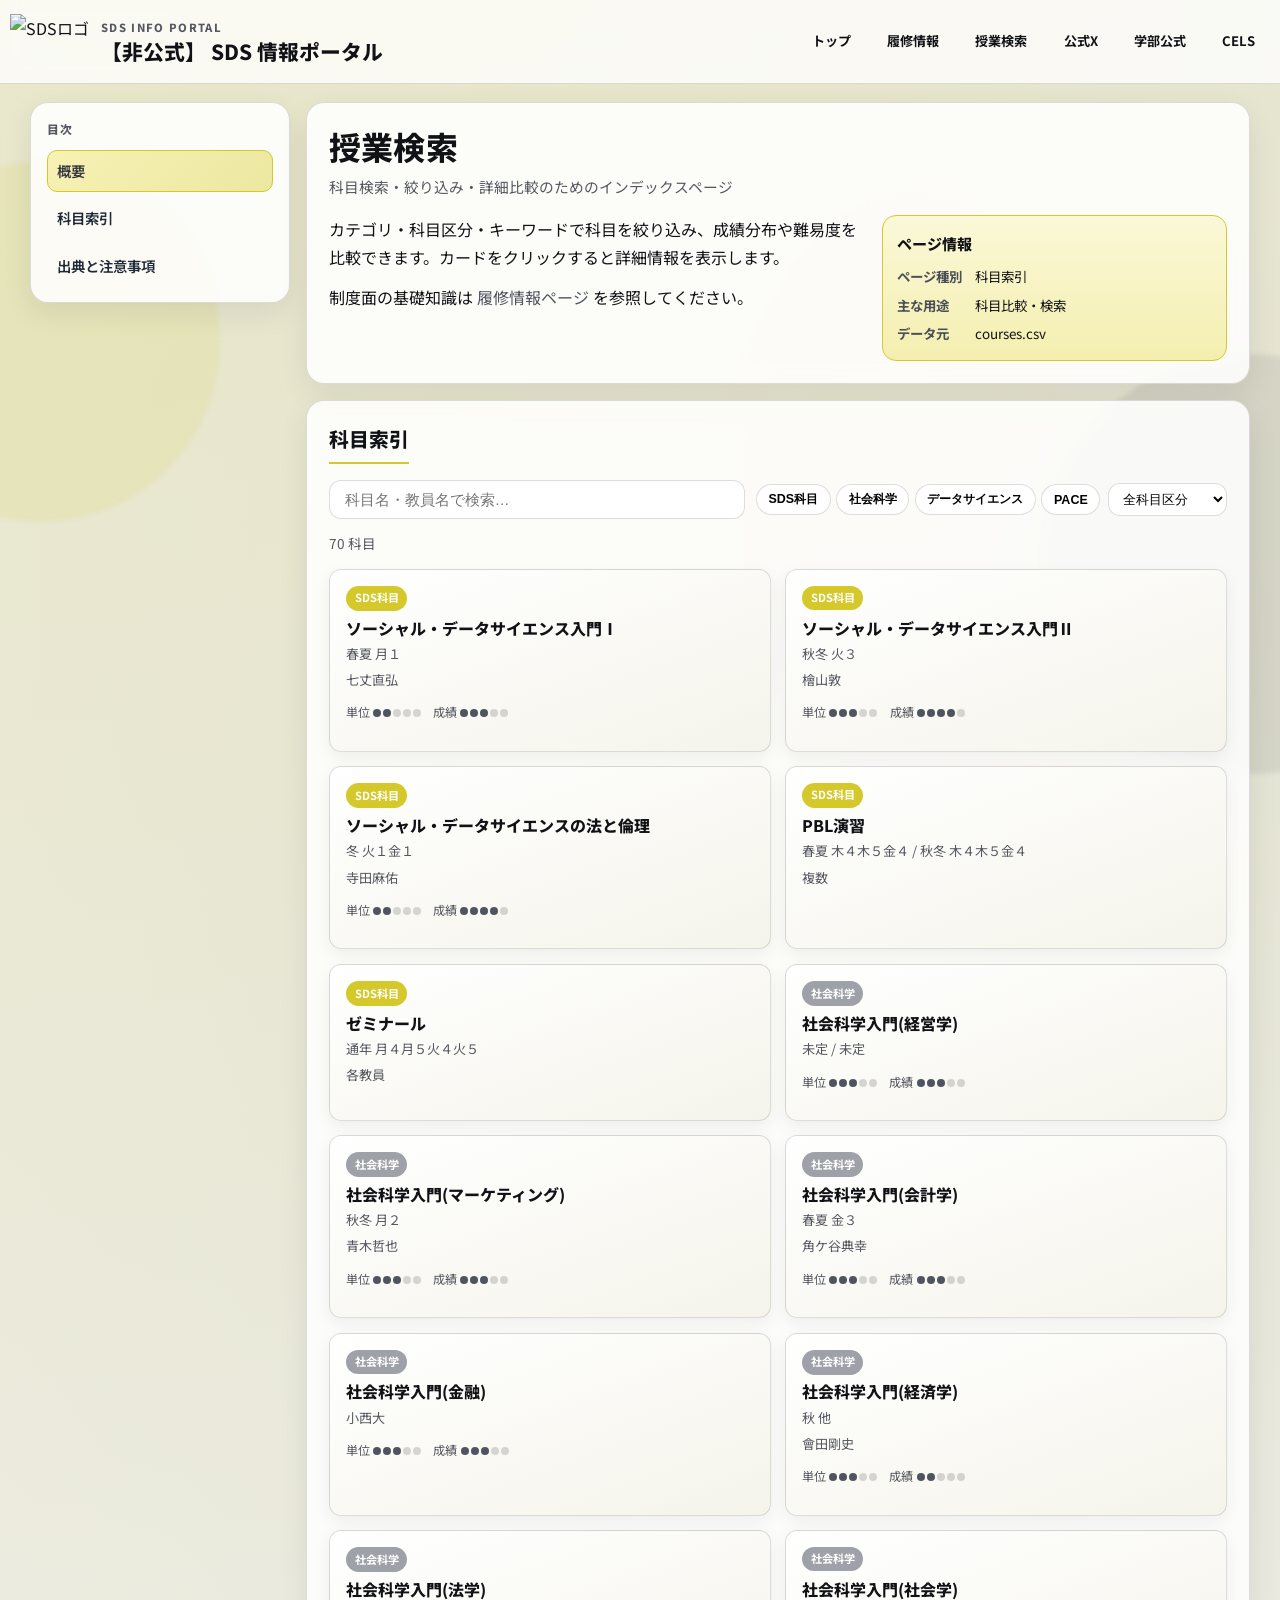
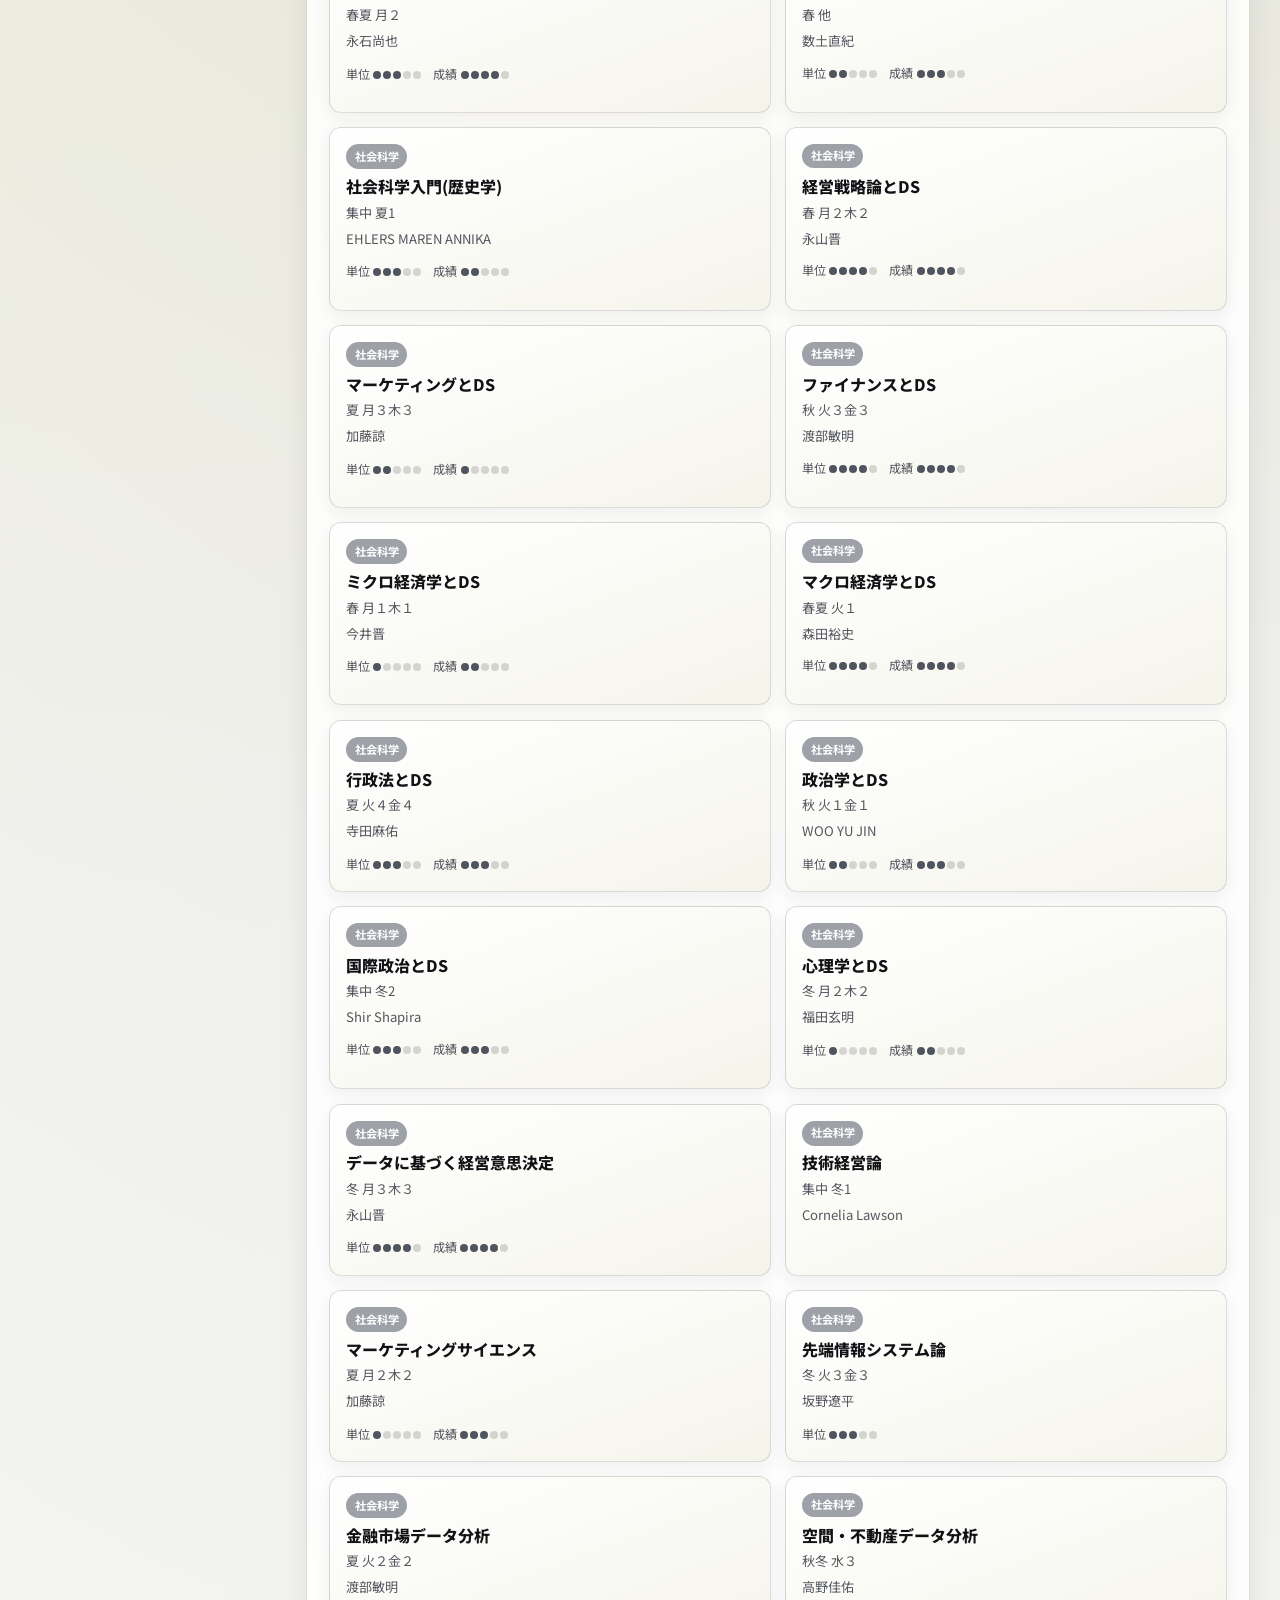
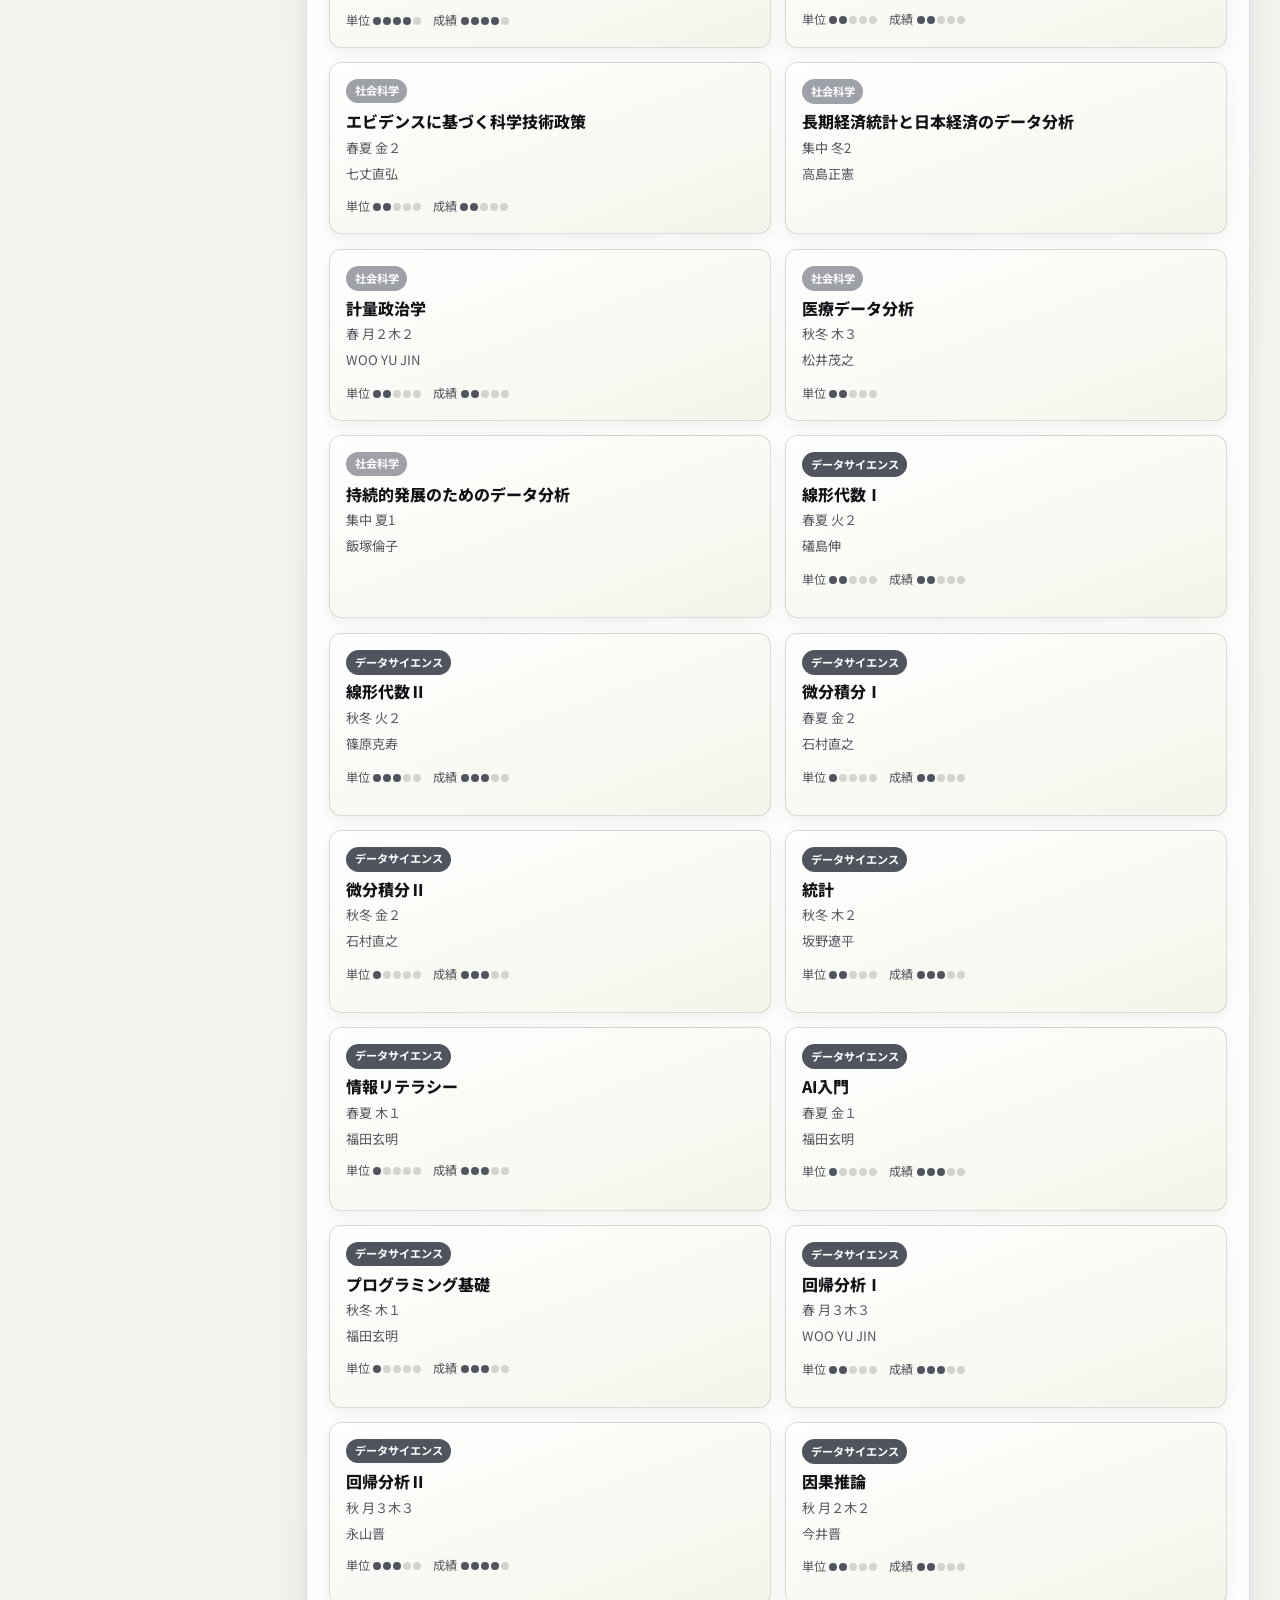
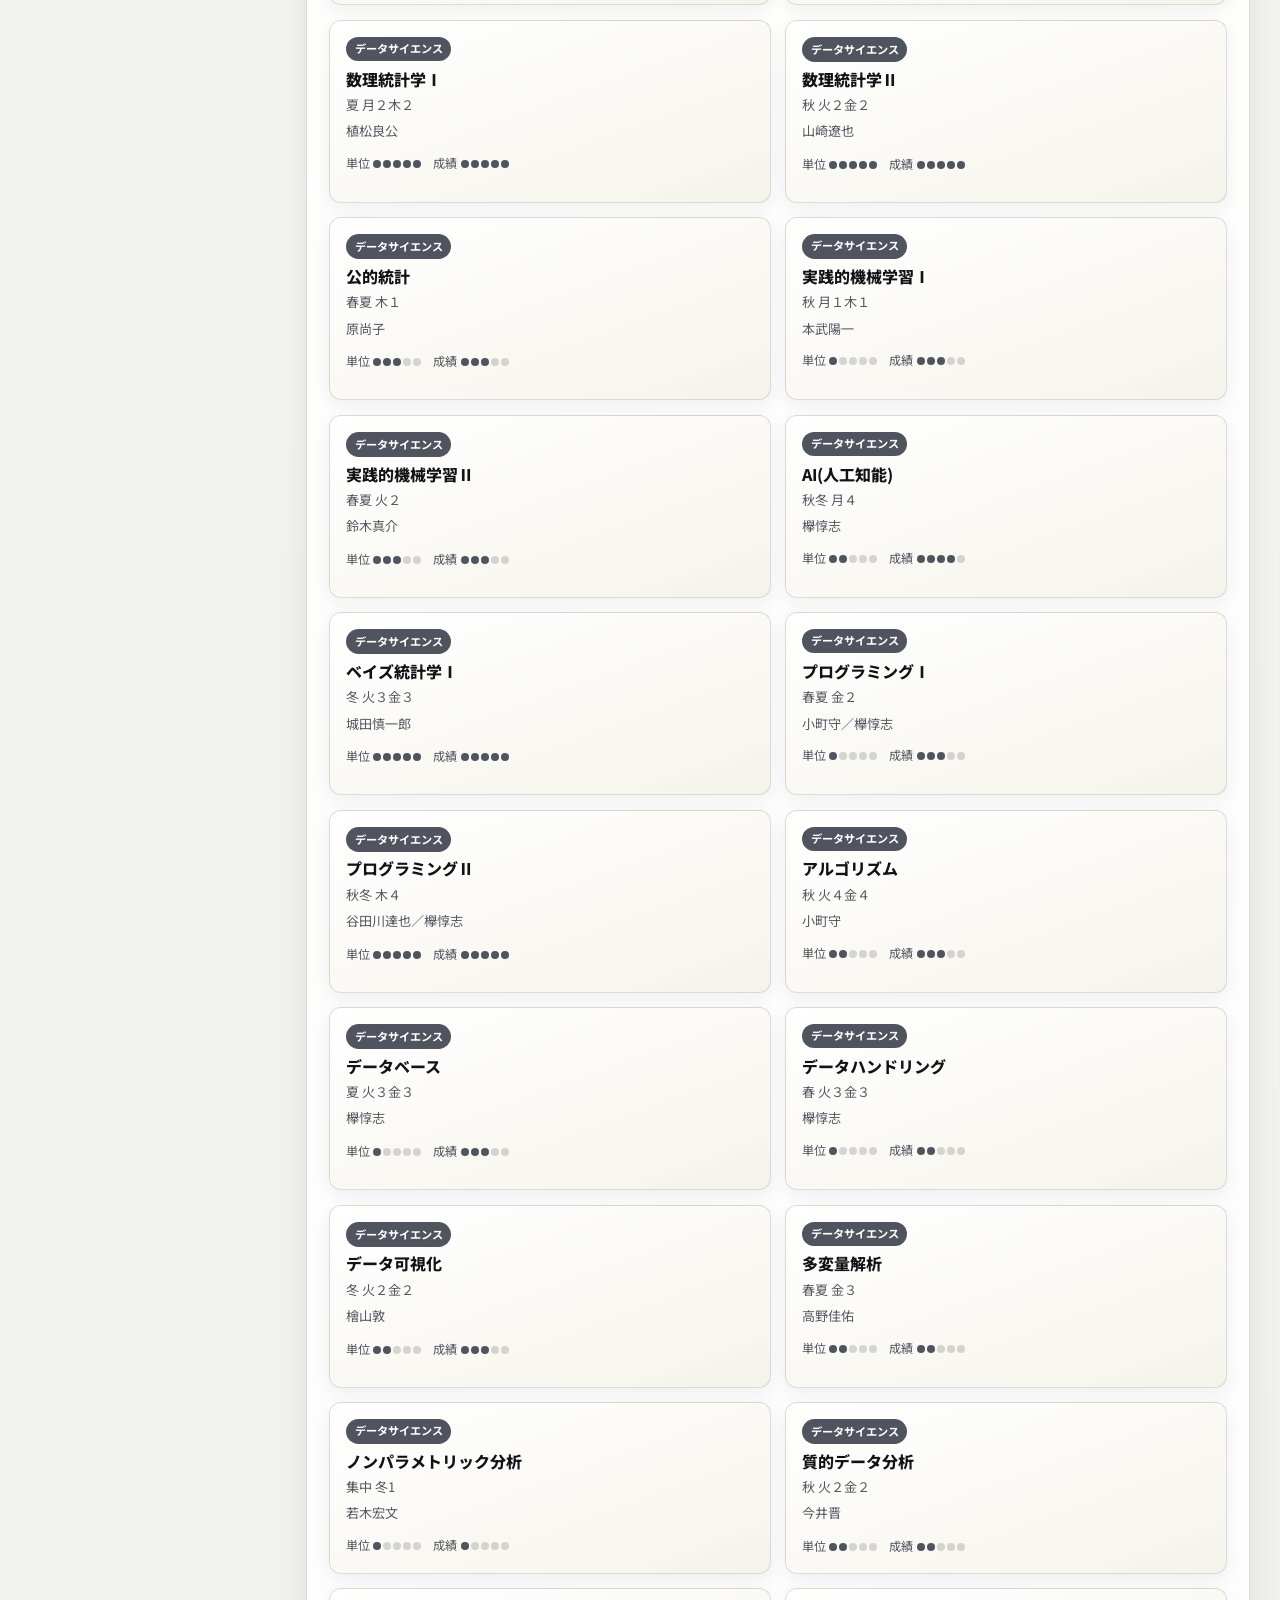
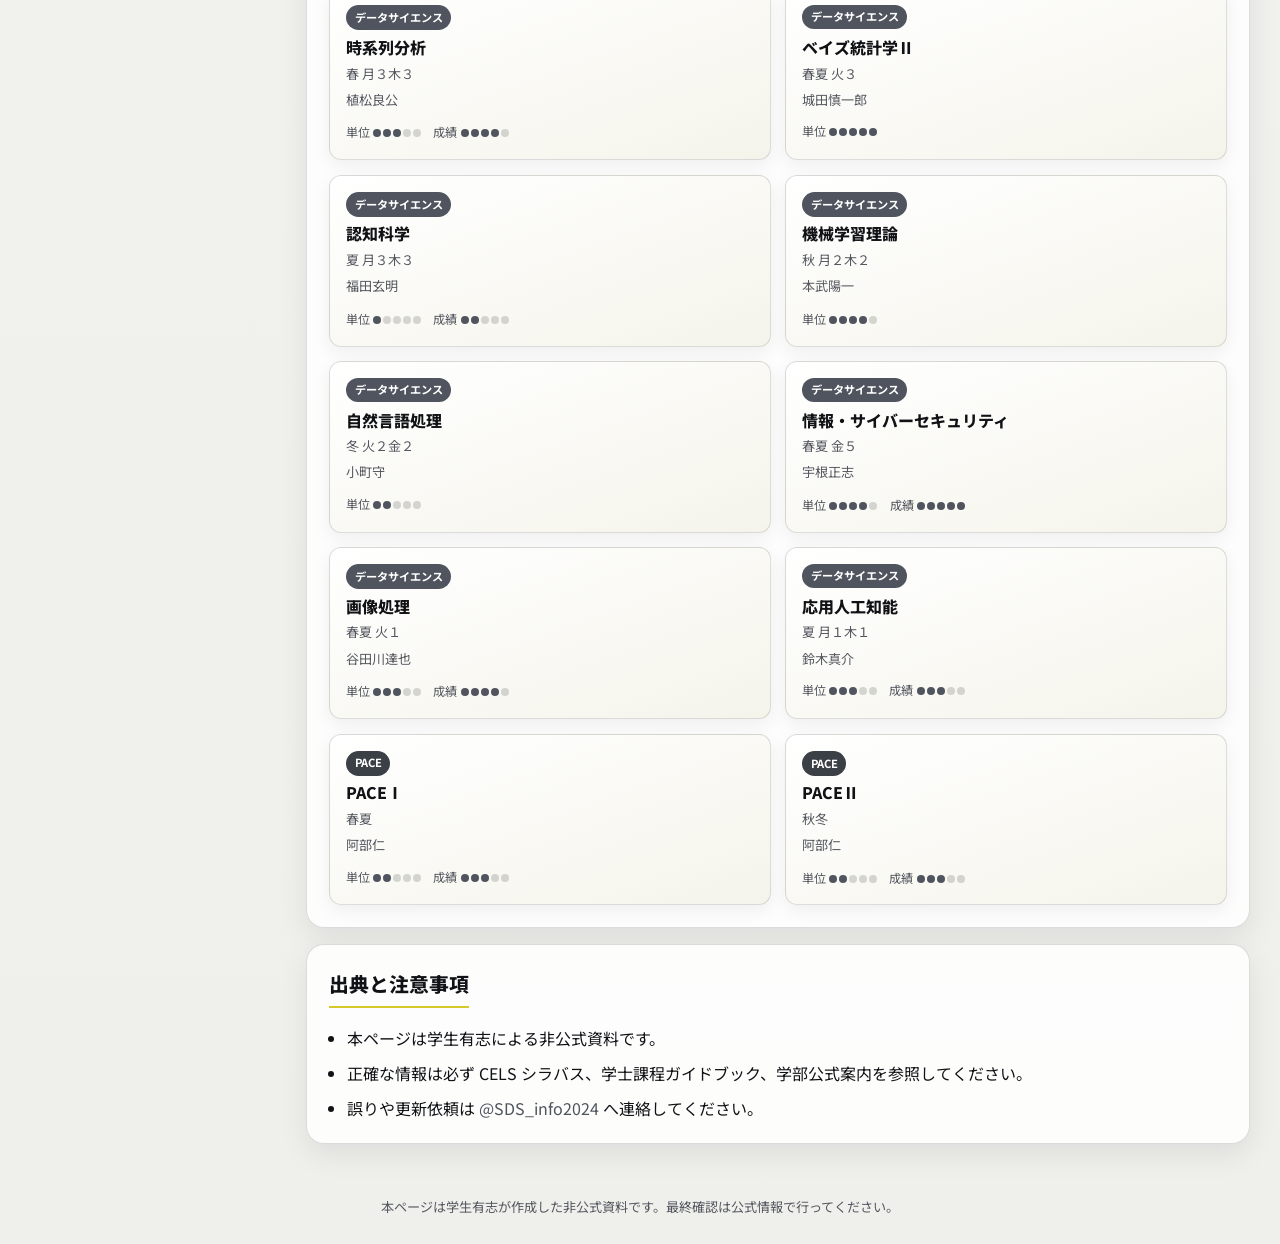
==== docs/courses.html @ 1a14482c "モバイル向けハンバーガーメニューを導入（720px以下でナビを折りたたみ表示） Co-Authored-By: Claude Opus 4.6 <noreply@anthropic.com>" ====
<!DOCTYPE html>
<html lang="ja">
<head>
  <meta charset="UTF-8">
  <meta name="viewport" content="width=device-width, initial-scale=1.0">
  <title>科目ページ | SDS情報ポータル</title>
  <link rel="preconnect" href="https://fonts.googleapis.com">
  <link rel="preconnect" href="https://fonts.gstatic.com" crossorigin>
  <link href="https://fonts.googleapis.com/css2?family=Noto+Sans+JP:wght@400;500;700;800&display=swap" rel="stylesheet">
  <link rel="stylesheet" href="style.css">
</head>
<body>
  <header class="topbar">
    <div class="container topbar-inner">
      <a class="brand-home" href="index.html">
        <img class="site-logo" src="images/logo-sds.png" alt="SDSロゴ">
        <div class="brand-block">
          <p class="brand-kicker">SDS INFO PORTAL</p>
          <p class="brand-title">【非公式】 SDS 情報ポータル</p>
        </div>
      </a>
      <button class="hamburger" type="button" aria-label="メニューを開く" aria-expanded="false">
        <span class="hamburger-line"></span>
        <span class="hamburger-line"></span>
        <span class="hamburger-line"></span>
      </button>
      <nav class="topbar-menu">
        <a class="topnav-link" href="index.html">トップ</a>
        <a class="topnav-link" href="rishu.html">履修情報</a>
        <a class="topnav-link" href="courses.html">授業検索</a>
        <a class="topnav-link" href="https://x.com/SDS_info2024" target="_blank" rel="noopener noreferrer">公式X</a>
        <a class="topnav-link" href="https://www.sds.hit-u.ac.jp/" target="_blank" rel="noopener noreferrer">学部公式</a>
        <a class="topnav-link" href="https://cels.hit-u.ac.jp/" target="_blank" rel="noopener noreferrer">CELS</a>
      </nav>
    </div>
  </header>

  <div class="container wiki-layout">
    <aside class="wiki-sidebar">
      <p class="sidebar-title">目次</p>
      <nav class="sidebar-nav">
        <a href="#overview" class="nav-link active">概要</a>
        <a href="#courses" class="nav-link">科目索引</a>
        <a href="#sources" class="nav-link">出典と注意事項</a>
      </nav>
    </aside>

    <main class="wiki-main">
      <section id="overview" class="section article-section">
        <div class="article-head">
          <h1 class="article-title">授業検索</h1>
          <p class="article-sub">科目検索・絞り込み・詳細比較のためのインデックスページ</p>
        </div>
        <div class="intro-grid">
          <div class="intro-text">
            <p>カテゴリ・科目区分・キーワードで科目を絞り込み、成績分布や難易度を比較できます。カードをクリックすると詳細情報を表示します。</p>
            <p>制度面の基礎知識は <a href="rishu.html">履修情報ページ</a> を参照してください。</p>
          </div>
          <aside class="infobox" aria-label="ページ情報">
            <h2 class="infobox-title">ページ情報</h2>
            <dl class="infobox-list">
              <dt>ページ種別</dt>
              <dd>科目索引</dd>
              <dt>主な用途</dt>
              <dd>科目比較・検索</dd>
              <dt>データ元</dt>
              <dd>courses.csv</dd>
            </dl>
          </aside>
        </div>
      </section>

      <section id="courses" class="section article-section">
        <h2 class="section-title">科目索引</h2>

        <div class="filter-bar">
          <input type="text" id="search" class="search-input" placeholder="科目名・教員名で検索…">
          <div class="filter-group">
            <div class="category-filters" id="category-filters"></div>
            <select id="kubun-filter" class="filter-select">
              <option value="">全科目区分</option>
              <option value="学部導入科目">学部導入科目</option>
              <option value="学部基礎科目">学部基礎科目</option>
              <option value="学部発展科目">学部発展科目</option>
              <option value="ゼミ関連">ゼミ関連</option>
              <option value="全学共通科目">全学共通科目</option>
            </select>
          </div>
        </div>

        <p class="result-count" id="result-count"></p>

        <div class="card-grid" id="card-grid">
          <p class="loading">読み込み中…</p>
        </div>
      </section>

      <section id="sources" class="section article-section">
        <h2 class="section-title">出典と注意事項</h2>
        <ul class="source-list">
          <li>本ページは学生有志による非公式資料です。</li>
          <li>正確な情報は必ず CELS シラバス、学士課程ガイドブック、学部公式案内を参照してください。</li>
          <li>誤りや更新依頼は <a href="https://x.com/SDS_info2024" target="_blank" rel="noopener noreferrer">@SDS_info2024</a> へ連絡してください。</li>
        </ul>
      </section>
    </main>
  </div>

  <div class="modal-overlay" id="modal-overlay">
    <div class="modal" id="modal" role="dialog" aria-modal="true" aria-label="科目詳細">
      <button class="modal-close" id="modal-close" aria-label="閉じる">&times;</button>
      <div class="modal-body" id="modal-body"></div>
    </div>
  </div>

  <footer class="footer">
    <div class="container">
      <p>本ページは学生有志が作成した非公式資料です。最終確認は公式情報で行ってください。</p>
    </div>
  </footer>

  <script src="app.js"></script>
</body>
</html>
---- docs/style.css ----
:root {
  --bg: #f4f4f1;
  --bg-soft: #ecece8;
  --surface: rgba(255, 255, 255, 0.86);
  --surface-strong: #ffffff;
  --text: #111216;
  --text-muted: #54575f;
  --border: rgba(17, 18, 22, 0.14);
  --border-strong: rgba(17, 18, 22, 0.24);

  --primary: #d4c82b;
  --primary-strong: #9e951a;
  --accent: #4f545e;
  --accent-soft: #f4efaf;

  --cat-sds: #d4c82b;
  --cat-social: #9ea1a8;
  --cat-ds: #4f545e;
  --cat-pace: #3b3f46;

  --kubun-intro: #15803d;
  --kubun-basic: #0f766e;
  --kubun-advanced: #b45309;
  --kubun-seminar: #7c3aed;
  --kubun-common: #6b7280;

  --grade-aplus: #1d4ed8;
  --grade-a: #059669;
  --grade-b: #ca8a04;
  --grade-c: #ea580c;
  --grade-f: #dc2626;

  --radius-sm: 12px;
  --radius: 18px;
  --shadow: 0 10px 30px rgba(17, 18, 22, 0.08);
  --shadow-lg: 0 28px 60px rgba(17, 18, 22, 0.16);
}

*, *::before, *::after {
  box-sizing: border-box;
  margin: 0;
  padding: 0;
}

html {
  scroll-behavior: smooth;
}

body {
  font-family: "Noto Sans JP", "Hiragino Sans", sans-serif;
  color: var(--text);
  line-height: 1.75;
  min-height: 100vh;
  background:
    radial-gradient(circle at 8% -8%, rgba(212, 200, 43, 0.22), transparent 38%),
    radial-gradient(circle at 92% 8%, rgba(158, 161, 168, 0.2), transparent 42%),
    linear-gradient(180deg, #f8f8f5 0%, #efefeb 100%);
  -webkit-font-smoothing: antialiased;
}

body::before,
body::after {
  content: "";
  position: fixed;
  z-index: -1;
  border-radius: 999px;
  pointer-events: none;
}

body::before {
  width: 360px;
  height: 360px;
  left: -140px;
  top: 18%;
  background: rgba(212, 200, 43, 0.12);
  filter: blur(2px);
}

body::after {
  width: 420px;
  height: 420px;
  right: -180px;
  bottom: 14%;
  background: rgba(79, 84, 94, 0.1);
  filter: blur(2px);
}

a {
  color: var(--accent);
  text-decoration: none;
}

a:hover {
  text-decoration: underline;
}

.container {
  max-width: 1260px;
  margin: 0 auto;
  padding: 0 1.25rem;
}

.topbar {
  position: sticky;
  top: 0;
  z-index: 30;
  border-bottom: 1px solid var(--border);
  backdrop-filter: blur(10px);
  background: rgba(255, 255, 255, 0.78);
}

.topbar-inner {
  display: flex;
  justify-content: space-between;
  align-items: center;
  gap: 1rem;
  padding: 0.9rem 0;
}

.brand-home {
  display: inline-flex;
  align-items: center;
  gap: 0.75rem;
  color: inherit;
}

.brand-home:hover {
  text-decoration: none;
}

.site-logo {
  height: 54px;
  width: auto;
  display: block;
}

.brand-kicker {
  letter-spacing: 0.12em;
  font-size: 0.7rem;
  font-weight: 800;
  color: var(--text-muted);
}

.brand-title {
  font-size: clamp(1rem, 2vw, 1.3rem);
  font-weight: 800;
  line-height: 1.35;
}

.brand-link {
  border: 1px solid var(--border-strong);
  border-radius: 999px;
  padding: 0.5rem 0.9rem;
  background: var(--surface);
  font-size: 0.83rem;
  font-weight: 700;
  color: var(--primary-strong);
}

/* ---- Hamburger button ---- */
.hamburger {
  display: none;
  background: none;
  border: none;
  cursor: pointer;
  padding: 0.5rem;
  flex-direction: column;
  justify-content: center;
  gap: 5px;
}

.hamburger-line {
  display: block;
  width: 22px;
  height: 2px;
  background: var(--text);
  border-radius: 2px;
  transition: transform 0.25s, opacity 0.25s;
}

.hamburger.open .hamburger-line:nth-child(1) {
  transform: translateY(7px) rotate(45deg);
}

.hamburger.open .hamburger-line:nth-child(2) {
  opacity: 0;
}

.hamburger.open .hamburger-line:nth-child(3) {
  transform: translateY(-7px) rotate(-45deg);
}

.topbar-menu {
  display: flex;
  flex-wrap: wrap;
  gap: 0.45rem;
}

.topnav-link {
  border: 1px solid transparent;
  border-radius: 999px;
  padding: 0.46rem 0.85rem;
  font-size: 0.82rem;
  font-weight: 700;
  color: var(--text);
  transition: background-color 0.18s, border-color 0.18s, color 0.18s;
}

.topnav-link:hover {
  text-decoration: none;
  background: #f3f0cb;
  border-color: #d4c82b;
}

.topnav-link.active {
  background: linear-gradient(135deg, #f7f2b5 0%, #ece7a0 100%);
  border-color: #d4c82b;
  color: #35393f;
}

.portal-main {
  display: grid;
  gap: 1rem;
  padding-top: 1.15rem;
  padding-bottom: 2rem;
}

.portal-hero {
  position: relative;
  overflow: hidden;
}

.portal-hero::after {
  content: "";
  position: absolute;
  width: 280px;
  height: 280px;
  right: -110px;
  top: -90px;
  border-radius: 50%;
  background: radial-gradient(circle, rgba(212, 200, 43, 0.22), transparent 62%);
  pointer-events: none;
}

.hero-kicker {
  font-size: 0.72rem;
  letter-spacing: 0.12em;
  font-weight: 800;
  color: var(--text-muted);
  margin-bottom: 0.5rem;
}

.portal-title {
  font-size: clamp(1.45rem, 3.2vw, 2.1rem);
  line-height: 1.35;
  font-weight: 800;
  margin-bottom: 0.5rem;
}

.portal-sub {
  max-width: 72ch;
  color: var(--text-muted);
}

.portal-meta {
  margin-top: 0.8rem;
  display: flex;
  flex-wrap: wrap;
  gap: 0.45rem;
}

.meta-chip {
  display: inline-flex;
  align-items: center;
  gap: 0.3rem;
  border: 1px solid #d4c82b;
  border-radius: 999px;
  padding: 0.32rem 0.68rem;
  background: #f7f2b5;
  color: #3b3f46;
  font-size: 0.75rem;
  font-weight: 700;
}

.directory-section {
  display: grid;
  gap: 0.9rem;
}

.directory-head {
  display: flex;
  justify-content: space-between;
  align-items: end;
  gap: 1rem;
  flex-wrap: wrap;
}

.directory-title {
  font-size: 1.15rem;
  line-height: 1.35;
  font-weight: 800;
}

.directory-caption {
  color: var(--text-muted);
  font-size: 0.86rem;
}

.directory-grid {
  display: grid;
  grid-template-columns: repeat(auto-fill, minmax(280px, 1fr));
  gap: 0.85rem;
}

.directory-card {
  border: 1px solid var(--border);
  border-radius: var(--radius);
  background: var(--surface);
  box-shadow: var(--shadow);
  padding: 1rem;
  display: grid;
  gap: 0.45rem;
  min-height: 190px;
}

.directory-card-linkbox {
  color: inherit;
  text-decoration: none;
  transition: transform 0.16s, box-shadow 0.16s, border-color 0.16s;
}

.directory-card-linkbox:hover {
  text-decoration: none;
  transform: translateY(-2px);
  border-color: #d4c82b;
  box-shadow: var(--shadow-lg);
}

.directory-card.disabled {
  background: linear-gradient(180deg, #fbfdff 0%, #f8fafc 100%);
}

.directory-label {
  color: var(--text-muted);
  font-size: 0.74rem;
  font-weight: 800;
  letter-spacing: 0.08em;
}

.directory-card h3 {
  font-size: 1.04rem;
  line-height: 1.35;
}

.directory-card p {
  color: var(--text-muted);
  font-size: 0.88rem;
}

.card-footer {
  margin-top: auto;
  display: flex;
  justify-content: space-between;
  align-items: center;
  gap: 0.6rem;
}

.status-badge {
  display: inline-flex;
  align-items: center;
  border-radius: 999px;
  padding: 0.22rem 0.62rem;
  font-size: 0.72rem;
  font-weight: 700;
}

.status-badge.live {
  color: #3e4407;
  background: #f4efaf;
  border: 1px solid #d4c82b;
}

.status-badge.soon {
  color: #92400e;
  background: #ffedd5;
  border: 1px solid #fed7aa;
}

.portal-card-link {
  justify-self: start;
  border: 1px solid #d4c82b;
  border-radius: 999px;
  padding: 0.42rem 0.78rem;
  font-size: 0.82rem;
  font-weight: 700;
  color: #3b3f46;
  background: #f7f2b5;
}

.portal-card-link:hover {
  text-decoration: none;
  background: #f0e97d;
}

.portal-note p {
  color: var(--text-muted);
  font-size: 0.9rem;
  margin-top: 0.45rem;
}

.wiki-layout {
  display: grid;
  grid-template-columns: 260px 1fr;
  gap: 1rem;
  padding-top: 1.15rem;
  padding-bottom: 2rem;
}

.wiki-sidebar {
  position: sticky;
  top: 4.9rem;
  align-self: start;
  border-radius: var(--radius);
  border: 1px solid var(--border);
  background: var(--surface);
  backdrop-filter: blur(8px);
  box-shadow: var(--shadow);
  padding: 1rem;
  animation: slide-up 0.5s ease-out both;
}

.sidebar-title {
  color: var(--text-muted);
  font-size: 0.74rem;
  letter-spacing: 0.11em;
  font-weight: 800;
  margin-bottom: 0.65rem;
}

.sidebar-nav {
  display: flex;
  flex-direction: column;
  gap: 0.34rem;
}

.nav-link {
  font-size: 0.9rem;
  color: #1f2937;
  border-radius: 10px;
  border: 1px solid transparent;
  padding: 0.45rem 0.58rem;
  font-weight: 600;
  transition: background-color 0.18s, border-color 0.18s, color 0.18s;
}

.nav-link:hover {
  text-decoration: none;
  background: #f7f2b5;
  border-color: #d4c82b;
}

.nav-link.active {
  background: linear-gradient(135deg, #f7f2b5 0%, #ece7a0 100%);
  border-color: #d4c82b;
  color: #35393f;
}

.wiki-main {
  display: grid;
  gap: 1rem;
}

.section {
  scroll-margin-top: 6rem;
}

.article-section {
  border: 1px solid var(--border);
  border-radius: var(--radius);
  background: var(--surface);
  backdrop-filter: blur(8px);
  box-shadow: var(--shadow);
  padding: 1.35rem;
  animation: slide-up 0.6s ease-out both;
}

.article-head {
  margin-bottom: 1rem;
}

.article-title {
  font-size: clamp(1.38rem, 3.2vw, 2rem);
  line-height: 1.35;
  font-weight: 800;
  letter-spacing: 0.01em;
  margin-bottom: 0.36rem;
}

.article-sub {
  color: var(--text-muted);
  font-size: 0.92rem;
}

.intro-grid {
  display: grid;
  grid-template-columns: 1.4fr 0.9fr;
  gap: 1rem;
}

.intro-text p + p {
  margin-top: 0.72rem;
}

.infobox {
  border: 1px solid #d4c82b;
  border-radius: 14px;
  padding: 0.9rem;
  background: linear-gradient(180deg, #fbf8d8 0%, #f4efaf 100%);
}

.infobox-title {
  font-size: 0.94rem;
  font-weight: 800;
  margin-bottom: 0.52rem;
}

.infobox-list {
  display: grid;
  grid-template-columns: auto 1fr;
  gap: 0.3rem 0.8rem;
  font-size: 0.84rem;
}

.infobox-list dt {
  color: #4a4f57;
  font-weight: 700;
}

.section-title {
  display: inline-block;
  margin-bottom: 1rem;
  font-size: 1.24rem;
  font-weight: 800;
  padding-bottom: 0.32rem;
  border-bottom: 2px solid var(--primary);
}

.filter-bar {
  display: flex;
  flex-wrap: wrap;
  gap: 0.7rem;
  align-items: center;
  margin-bottom: 0.82rem;
}

.search-input {
  flex: 1 1 280px;
  border: 1px solid var(--border);
  border-radius: var(--radius-sm);
  padding: 0.66rem 0.95rem;
  font-size: 0.92rem;
  background: var(--surface-strong);
}

.search-input:focus,
.filter-select:focus {
  outline: none;
  border-color: #d4c82b;
  box-shadow: 0 0 0 4px rgba(212, 200, 43, 0.22);
}

.filter-group {
  display: flex;
  flex-wrap: wrap;
  gap: 0.5rem;
  align-items: center;
}

.category-filters {
  display: flex;
  flex-wrap: wrap;
  gap: 0.35rem;
}

.cat-btn {
  border: 1px solid var(--border);
  border-radius: 999px;
  background: #fff;
  font-size: 0.78rem;
  font-weight: 700;
  padding: 0.35rem 0.72rem;
  cursor: pointer;
  transition: transform 0.16s, border-color 0.16s, background-color 0.16s;
}

.cat-btn:hover {
  transform: translateY(-1px);
  border-color: #d4c82b;
  background: #f9f6d2;
}

.cat-btn.active {
  color: #fff;
  border-color: transparent;
}

.cat-btn[data-cat="sds"].active { background: var(--cat-sds); }
.cat-btn[data-cat="social"].active { background: var(--cat-social); }
.cat-btn[data-cat="ds"].active { background: var(--cat-ds); }
.cat-btn[data-cat="pace"].active { background: var(--cat-pace); }

.filter-select {
  border: 1px solid var(--border);
  border-radius: var(--radius-sm);
  padding: 0.44rem 0.6rem;
  font-size: 0.82rem;
  background: #fff;
}

.result-count {
  color: var(--text-muted);
  font-size: 0.85rem;
  margin-bottom: 0.8rem;
}

.card-grid {
  display: grid;
  grid-template-columns: repeat(auto-fill, minmax(300px, 1fr));
  gap: 0.9rem;
}

.loading {
  grid-column: 1 / -1;
  text-align: center;
  color: var(--text-muted);
  padding: 2.2rem 0;
}

.card {
  display: flex;
  flex-direction: column;
  gap: 0.2rem;
  border: 1px solid var(--border);
  border-radius: var(--radius-sm);
  background: linear-gradient(160deg, #ffffff 0%, #f5f4eb 100%);
  box-shadow: 0 6px 18px rgba(2, 6, 23, 0.06);
  padding: 1rem;
  cursor: pointer;
  transition: transform 0.18s ease, box-shadow 0.18s ease, border-color 0.18s ease;
  animation: slide-up 0.45s ease-out both;
  animation-delay: var(--stagger, 0s);
}

.card:hover {
  transform: translateY(-3px);
  border-color: #d4c82b;
  box-shadow: var(--shadow-lg);
}

.card-badges {
  display: flex;
  flex-wrap: wrap;
  gap: 0.36rem;
  margin-bottom: 0.18rem;
}

.card-cat {
  display: inline-block;
  color: #fff;
  font-size: 0.7rem;
  font-weight: 700;
  padding: 0.16rem 0.55rem;
  border-radius: 999px;
}

.card-cat.cat-sds { background: var(--cat-sds); }
.card-cat.cat-social { background: var(--cat-social); }
.card-cat.cat-ds { background: var(--cat-ds); }
.card-cat.cat-pace { background: var(--cat-pace); }

.card-kubun,
.modal-kubun {
  display: inline-block;
  font-size: 0.7rem;
  font-weight: 700;
  border-radius: 999px;
  padding: 0.14rem 0.55rem;
  border: 1.5px solid;
  background: rgba(255, 255, 255, 0.45);
}

.modal-kubun {
  font-size: 0.74rem;
  margin-bottom: 0.45rem;
}

.kubun-intro { color: var(--kubun-intro); border-color: var(--kubun-intro); }
.kubun-basic { color: var(--kubun-basic); border-color: var(--kubun-basic); }
.kubun-advanced { color: var(--kubun-advanced); border-color: var(--kubun-advanced); }
.kubun-seminar { color: var(--kubun-seminar); border-color: var(--kubun-seminar); }
.kubun-common { color: var(--kubun-common); border-color: var(--kubun-common); }

.card-name {
  font-size: 1rem;
  font-weight: 800;
  line-height: 1.45;
}

.card-meta {
  font-size: 0.82rem;
  color: var(--text-muted);
}

.card-difficulty {
  display: flex;
  flex-wrap: wrap;
  gap: 0.65rem;
  margin-top: 0.45rem;
  font-size: 0.76rem;
  color: var(--text-muted);
}

.difficulty-label {
  margin-right: 0.2rem;
}

.dot {
  display: inline-block;
  width: 8px;
  height: 8px;
  border-radius: 50%;
  margin-right: 2px;
}

.dot.filled {
  background: var(--accent);
}

.dot.empty {
  background: rgba(0, 0, 0, 0.15);
}

.card-grade-mini {
  display: flex;
  overflow: hidden;
  border-radius: 999px;
  height: 5px;
  margin-top: auto;
  padding-top: 0.5rem;
}

.card-grade-mini > span {
  height: 5px;
}

.modal-overlay {
  position: fixed;
  inset: 0;
  z-index: 1000;
  display: flex;
  align-items: center;
  justify-content: center;
  background: rgba(2, 6, 23, 0.5);
  opacity: 0;
  pointer-events: none;
  transition: opacity 0.24s;
}

.modal-overlay.open {
  opacity: 1;
  pointer-events: auto;
}

.modal {
  position: relative;
  width: min(92vw, 690px);
  max-height: 86vh;
  overflow-y: auto;
  border: 1px solid var(--border);
  border-radius: var(--radius);
  background: #ffffff;
  box-shadow: var(--shadow-lg);
  padding: 1.8rem;
  transform: translateY(16px);
  transition: transform 0.24s;
}

.modal-overlay.open .modal {
  transform: translateY(0);
}

.modal-close {
  position: absolute;
  top: 0.75rem;
  right: 1rem;
  border: none;
  background: transparent;
  color: var(--text-muted);
  font-size: 1.8rem;
  cursor: pointer;
  line-height: 1;
}

.modal-close:hover {
  color: var(--text);
}

.modal-cat {
  display: inline-block;
  color: #fff;
  border-radius: 999px;
  padding: 0.2rem 0.62rem;
  font-size: 0.75rem;
  font-weight: 700;
  margin-bottom: 0.42rem;
}

.modal-name {
  font-size: 1.35rem;
  line-height: 1.35;
  font-weight: 800;
  margin-bottom: 0.75rem;
}

.modal-info {
  display: grid;
  grid-template-columns: auto 1fr;
  gap: 0.3rem 0.95rem;
  margin-bottom: 1rem;
  font-size: 0.9rem;
}

.modal-info dt {
  white-space: nowrap;
  color: var(--text-muted);
  font-weight: 600;
}

.modal-desc {
  padding: 0.88rem 0.95rem;
  border: 1px solid var(--border);
  border-radius: 10px;
  background: #f7f7f1;
  margin-bottom: 0.95rem;
  font-size: 0.9rem;
}

.grade-section-title {
  font-size: 0.88rem;
  font-weight: 700;
  margin-bottom: 0.45rem;
}

.grade-bar {
  display: flex;
  height: 32px;
  border-radius: 6px;
  overflow: hidden;
  margin-bottom: 0.45rem;
}

.grade-segment {
  display: flex;
  align-items: center;
  justify-content: center;
  color: #fff;
  font-size: 0.68rem;
  font-weight: 700;
  min-width: 0;
}

.grade-segment.g-aplus { background: var(--grade-aplus); }
.grade-segment.g-a { background: var(--grade-a); }
.grade-segment.g-b { background: var(--grade-b); }
.grade-segment.g-c { background: var(--grade-c); }
.grade-segment.g-f { background: var(--grade-f); }

.grade-legend {
  display: flex;
  flex-wrap: wrap;
  gap: 0.55rem;
  font-size: 0.77rem;
}

.grade-legend-item {
  display: inline-flex;
  align-items: center;
  gap: 0.3rem;
}

.grade-legend-dot {
  width: 10px;
  height: 10px;
  border-radius: 3px;
}

.no-grade-data {
  color: var(--text-muted);
  font-size: 0.85rem;
}

.section-guide {
  background: var(--surface);
}

.guide-content {
  max-width: 76ch;
  font-size: 0.95rem;
}

.guide-content h1 {
  font-size: 1.32rem;
  margin: 1.75rem 0 0.7rem;
}

.guide-content h2 {
  font-size: 1.14rem;
  margin: 1.52rem 0 0.55rem;
  border-bottom: 1px solid var(--border);
  padding-bottom: 0.28rem;
}

.guide-content h3 {
  font-size: 1rem;
  margin: 1.3rem 0 0.45rem;
}

.guide-content p {
  margin-bottom: 0.78rem;
}

.guide-content ul {
  margin: 0.45rem 0 0.95rem 1.35rem;
}

.guide-content li {
  margin-bottom: 0.3rem;
}

.guide-content blockquote {
  border-left: 3px solid var(--primary);
  border-radius: 0 8px 8px 0;
  background: #f7f4ce;
  padding: 0.5rem 0.9rem;
  margin: 0.8rem 0;
}

.guide-content hr {
  border: none;
  border-top: 1px solid var(--border);
  margin: 1.35rem 0;
}

.guide-content table {
  width: 100%;
  border-collapse: collapse;
  margin: 0.9rem 0;
  font-size: 0.84rem;
}

.guide-content th,
.guide-content td {
  border: 1px solid var(--border);
  padding: 0.4rem 0.55rem;
  text-align: left;
}

.guide-content th {
  background: #f7f4ce;
}

.source-list {
  margin-left: 1.15rem;
  display: grid;
  gap: 0.42rem;
}

.footer {
  text-align: center;
  color: var(--text-muted);
  font-size: 0.82rem;
  padding: 1.2rem 0 1.6rem;
}

@keyframes slide-up {
  from {
    opacity: 0;
    transform: translateY(10px);
  }
  to {
    opacity: 1;
    transform: translateY(0);
  }
}

@media (max-width: 980px) {
  .wiki-layout {
    grid-template-columns: 1fr;
  }

  .wiki-sidebar {
    position: static;
  }

  .sidebar-nav {
    flex-direction: row;
    flex-wrap: wrap;
  }

  .intro-grid {
    grid-template-columns: 1fr;
  }
}

@media (max-width: 720px) {
  .site-logo {
    height: 44px;
  }

  .topbar-inner {
    flex-wrap: wrap;
    align-items: center;
  }

  .brand-home {
    flex: 1;
    min-width: 0;
  }

  .hamburger {
    display: flex;
  }

  .topbar-menu {
    display: none;
    width: 100%;
    flex-direction: column;
    gap: 0.25rem;
    padding: 0.5rem 0;
    border-top: 1px solid var(--border);
  }

  .topbar-menu.open {
    display: flex;
  }

  .topbar-menu .topnav-link {
    border-radius: 0.5rem;
    padding: 0.6rem 0.85rem;
  }

  .directory-head {
    align-items: flex-start;
  }

  .article-section {
    padding: 1.05rem;
  }

  .filter-bar {
    flex-direction: column;
    align-items: stretch;
  }

  .card-grid {
    grid-template-columns: 1fr;
  }

  .modal {
    padding: 1.2rem;
  }
}
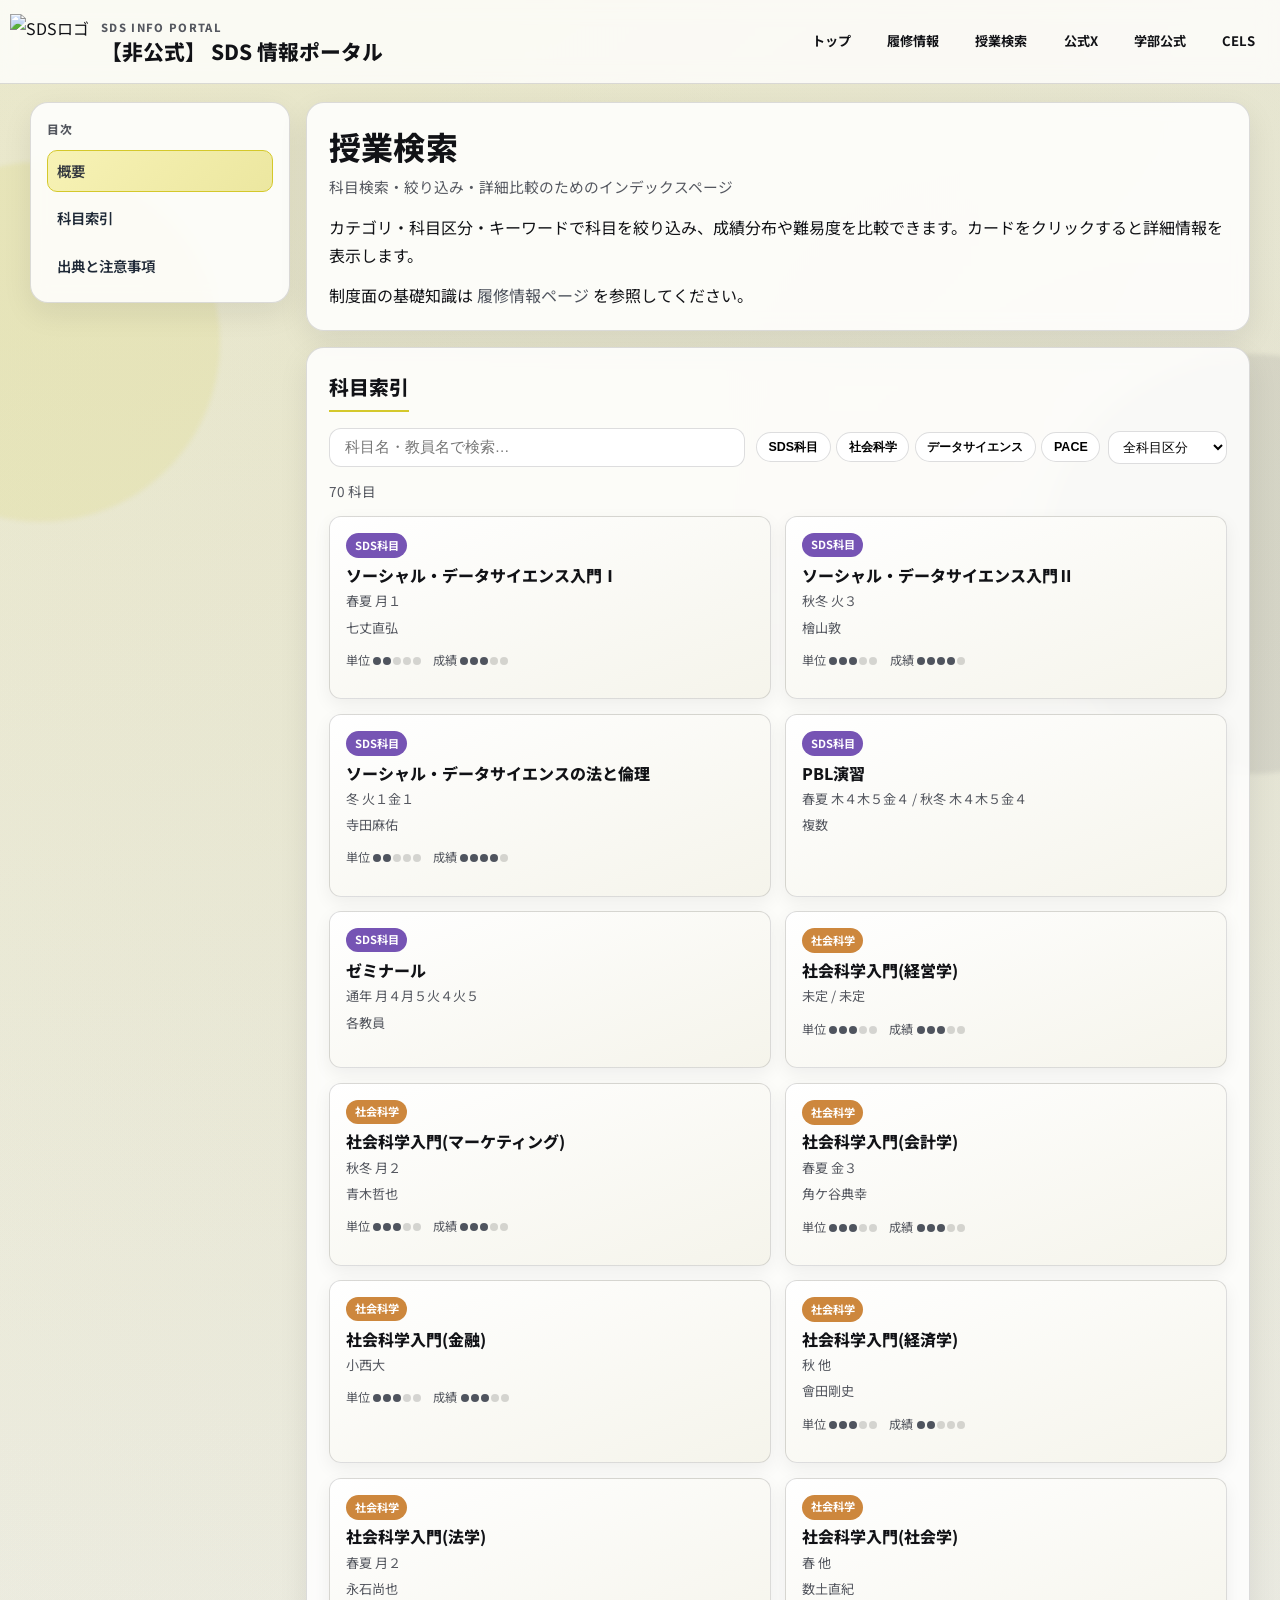
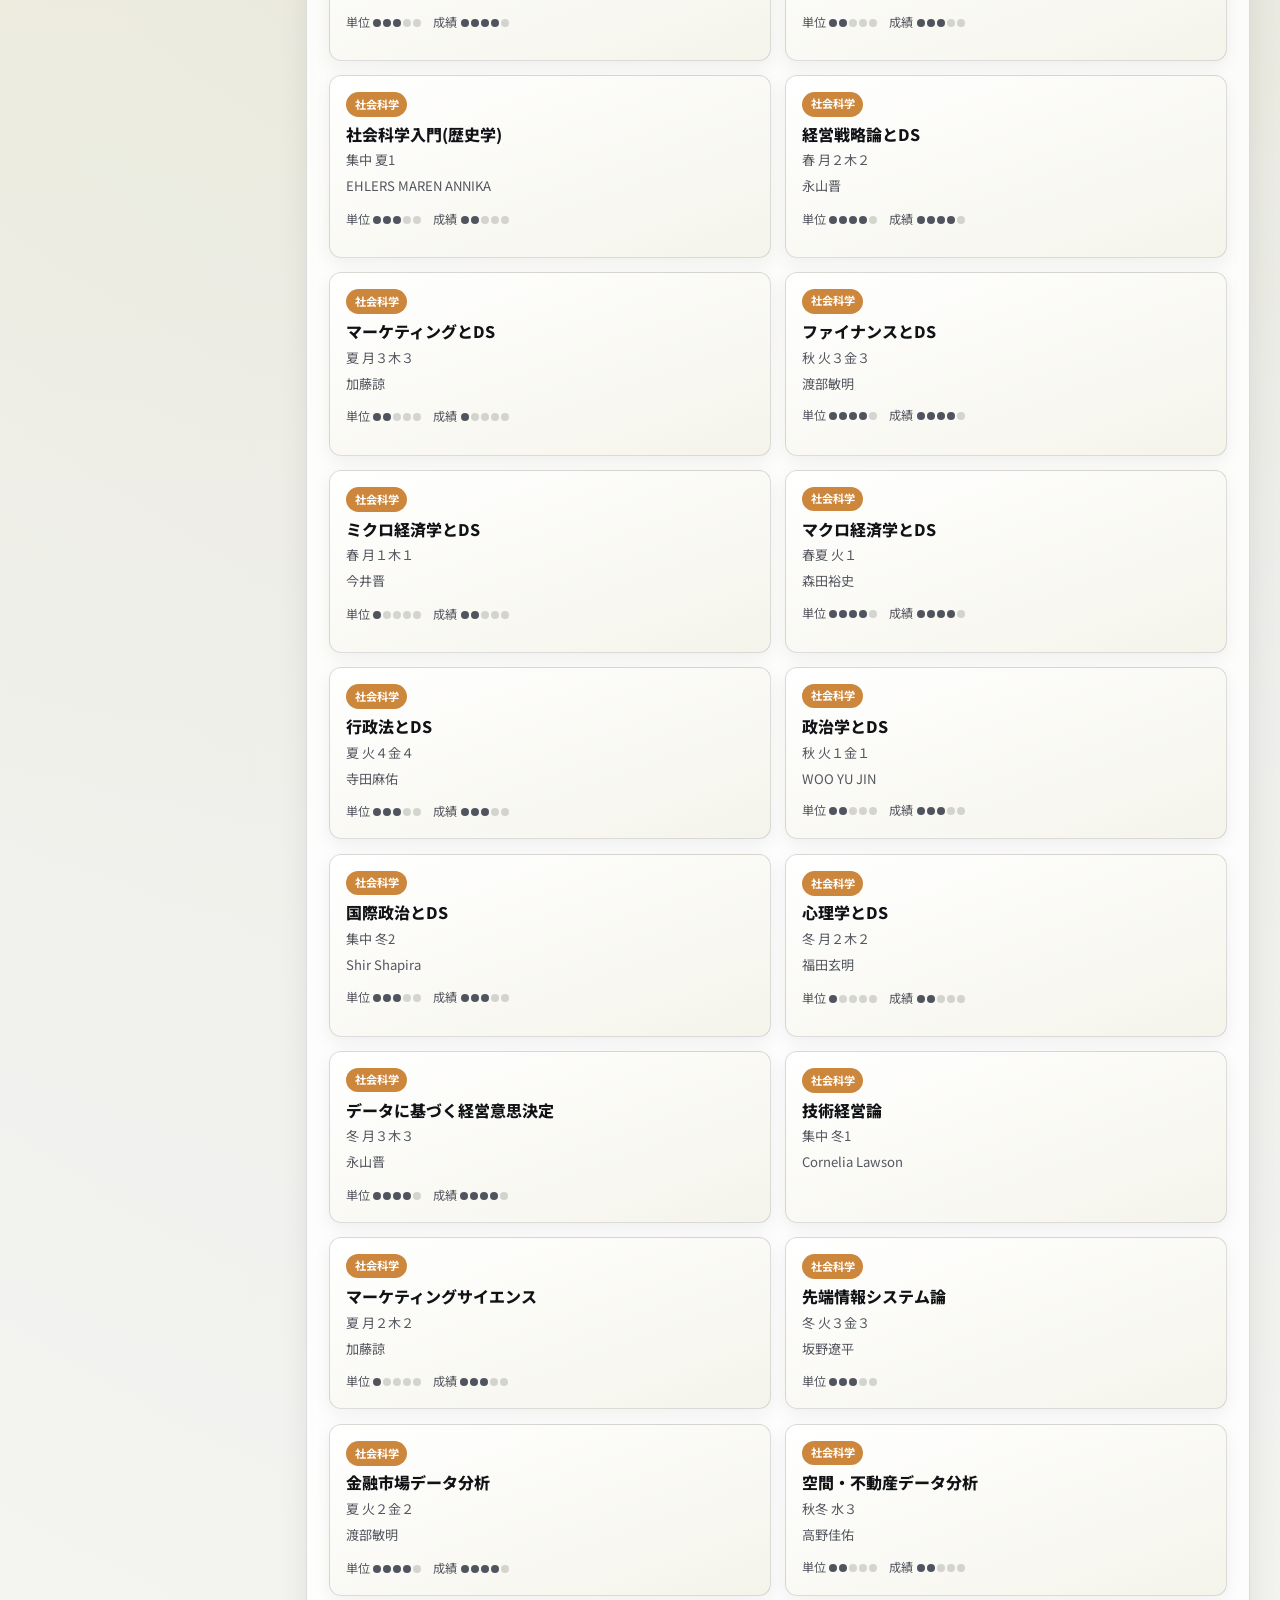
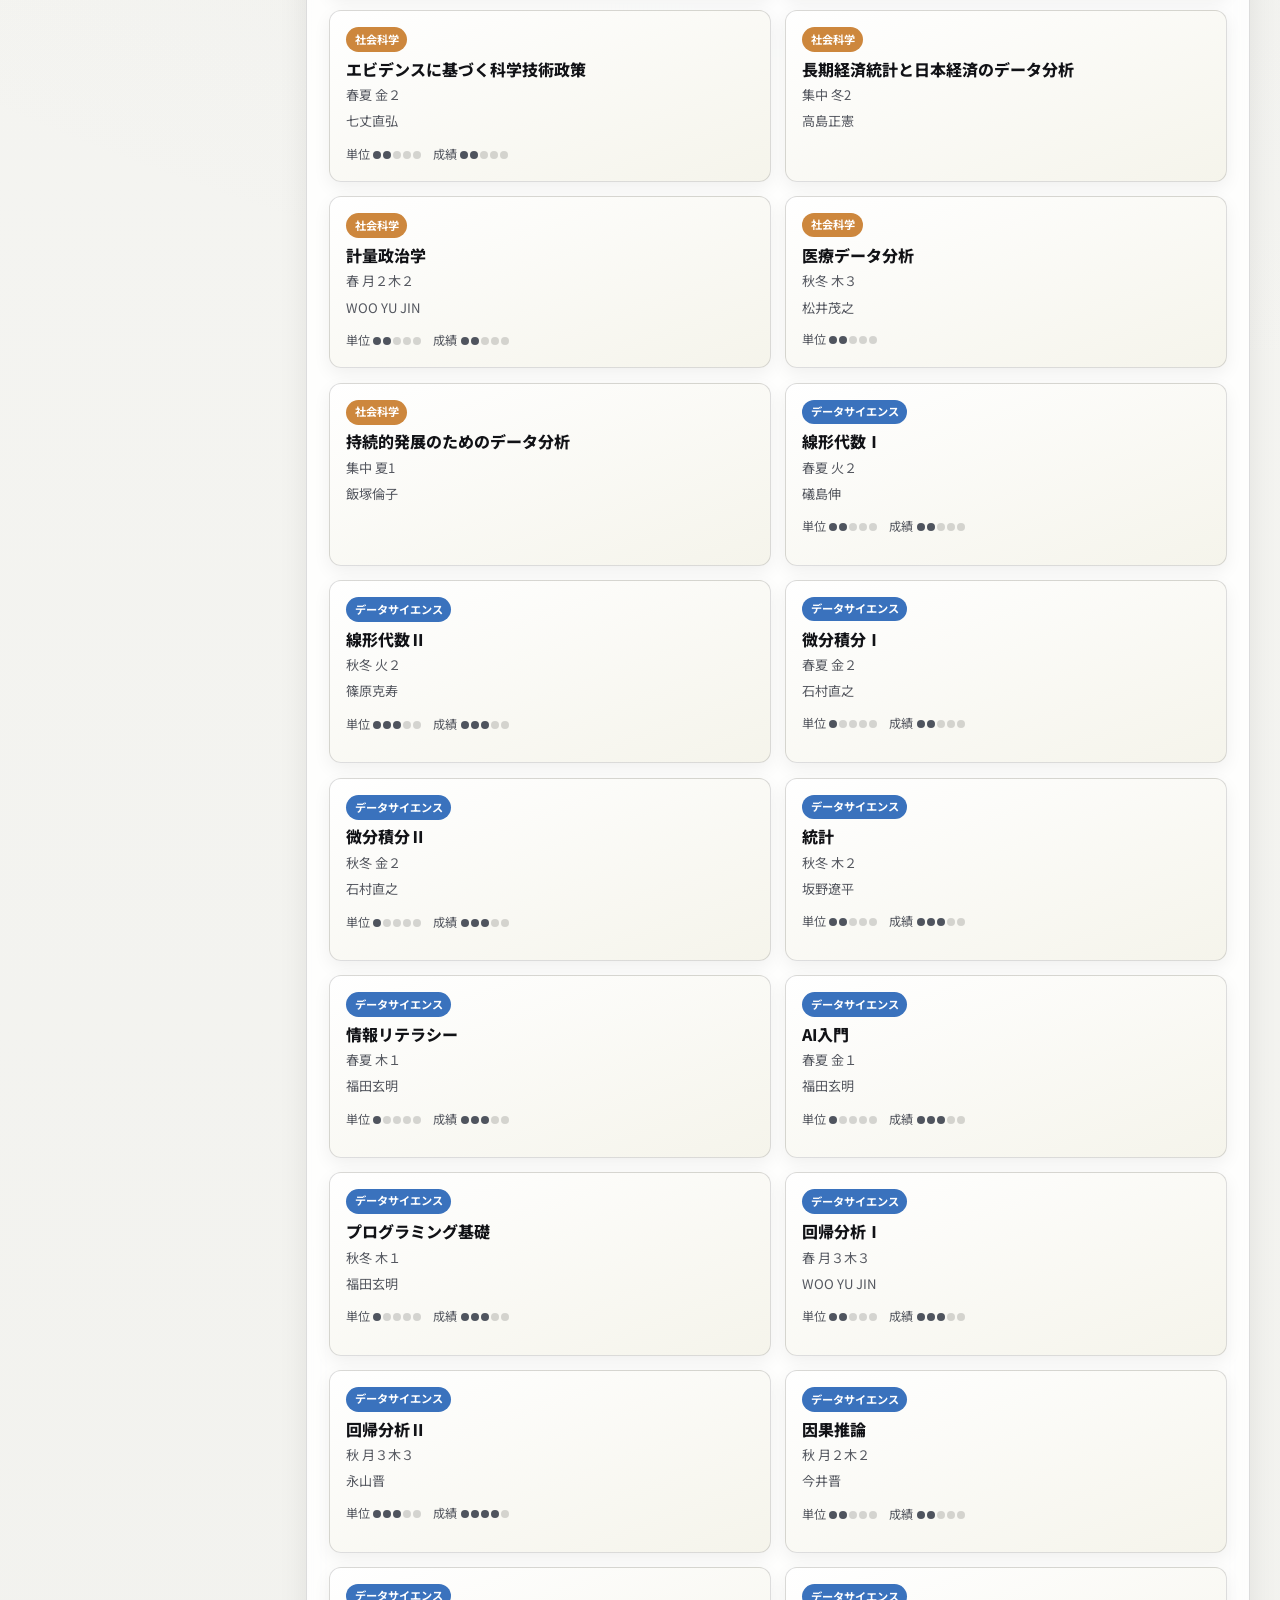
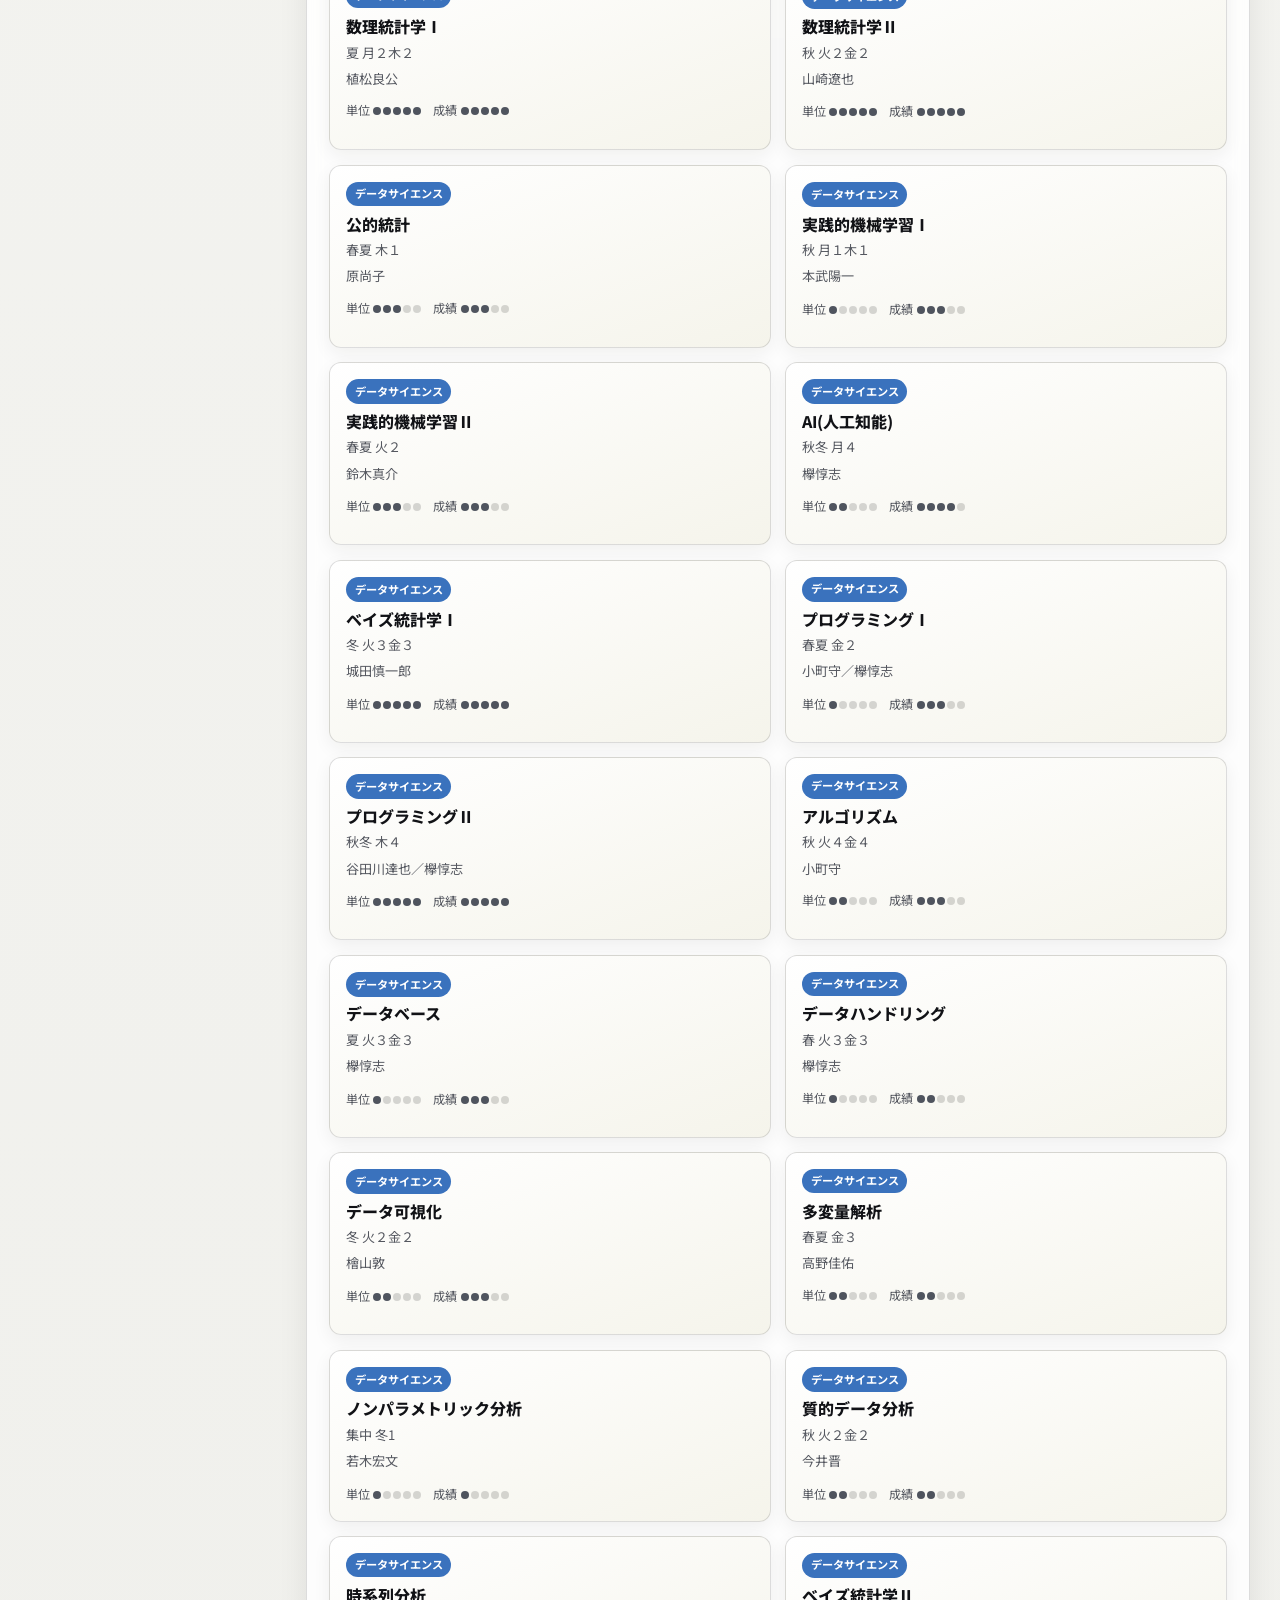
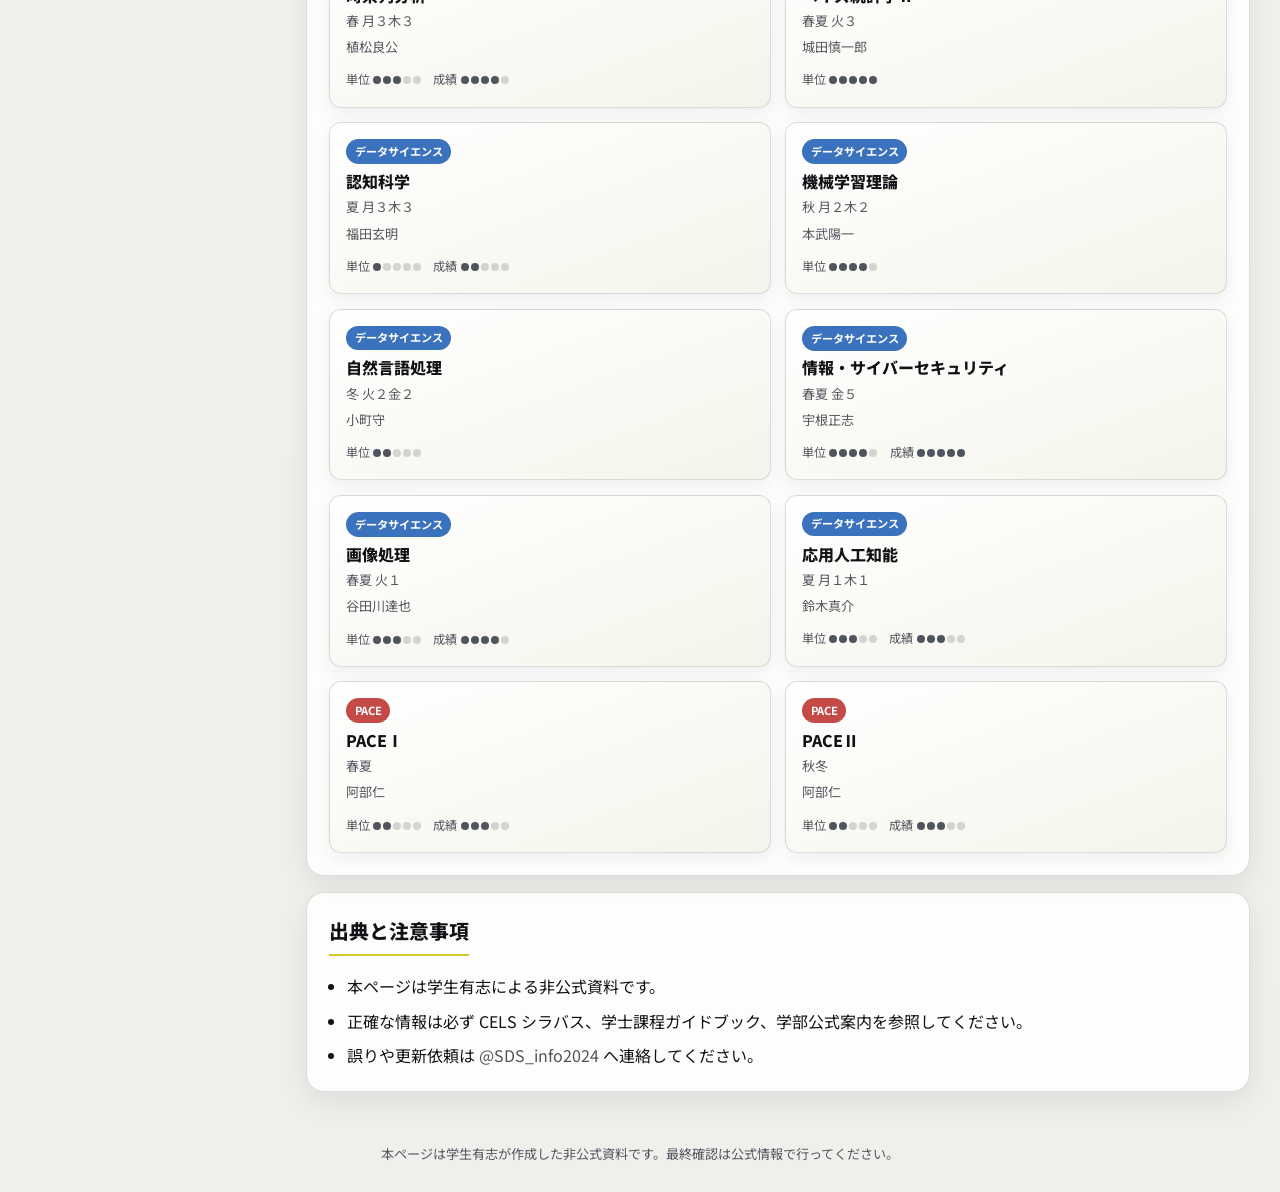
==== commit ad16d9e4: "Adjust course tag colors and layout tweaks" ====
--- a/docs/courses.html
+++ b/docs/courses.html
@@ -66,7 +66,7 @@
               <dt>データ元</dt>
               <dd>courses.csv</dd>
             </dl>
-          </aside>
+          </aside> 
         </div>
       </section>
 
--- a/docs/style.css
+++ b/docs/style.css
@@ -13,10 +13,10 @@
   --accent: #4f545e;
   --accent-soft: #f4efaf;
 
-  --cat-sds: #d4c82b;
-  --cat-social: #9ea1a8;
-  --cat-ds: #4f545e;
-  --cat-pace: #3b3f46;
+  --cat-sds: #7654b4;
+  --cat-social: #cd873d;
+  --cat-ds: #3a72bd;
+  --cat-pace: #c44a48;
 
   --kubun-intro: #15803d;
   --kubun-basic: #0f766e;
@@ -111,6 +111,7 @@
 
 .topbar-inner {
   display: flex;
+  flex-wrap: wrap;
   justify-content: space-between;
   align-items: center;
   gap: 1rem;
@@ -122,6 +123,8 @@
   align-items: center;
   gap: 0.75rem;
   color: inherit;
+  flex: 1 1 320px;
+  min-width: 0;
 }
 
 .brand-home:hover {
@@ -171,8 +174,8 @@
 
 .hamburger-line {
   display: block;
-  width: 22px;
-  height: 2px;
+  width: 24px;
+  height: 2.5px;
   background: var(--text);
   border-radius: 2px;
   transition: transform 0.25s, opacity 0.25s;
@@ -194,6 +197,9 @@
   display: flex;
   flex-wrap: wrap;
   gap: 0.45rem;
+  justify-content: flex-end;
+  flex: 1 1 560px;
+  min-width: 0;
 }
 
 .topnav-link {
@@ -204,6 +210,7 @@
   font-weight: 700;
   color: var(--text);
   transition: background-color 0.18s, border-color 0.18s, color 0.18s;
+  white-space: nowrap;
 }
 
 .topnav-link:hover {
@@ -485,7 +492,7 @@
 }
 
 .article-head {
-  margin-bottom: 1rem;
+  margin-bottom: 0.85rem;
 }
 
 .article-title {
@@ -503,8 +510,8 @@
 
 .intro-grid {
   display: grid;
-  grid-template-columns: 1.4fr 0.9fr;
-  gap: 1rem;
+  grid-template-columns: 1fr;
+  gap: 0.7rem;
 }
 
 .intro-text p + p {
@@ -512,6 +519,7 @@
 }
 
 .infobox {
+  display: none;
   border: 1px solid #d4c82b;
   border-radius: 14px;
   padding: 0.9rem;
@@ -994,6 +1002,15 @@
 }
 
 @media (max-width: 980px) {
+  .topbar-inner {
+    align-items: flex-start;
+  }
+
+  .topbar-menu {
+    width: 100%;
+    justify-content: flex-start;
+  }
+
   .wiki-layout {
     grid-template-columns: 1fr;
   }
@@ -1029,8 +1046,18 @@
 
   .hamburger {
     display: flex;
-  }
-
+    flex-shrink: 0;
+  }
+
+  .brand-block {
+    overflow: hidden;
+  }
+
+  .brand-title {
+    overflow: hidden;
+    text-overflow: ellipsis;
+    white-space: nowrap;
+  }
   .topbar-menu {
     display: none;
     width: 100%;
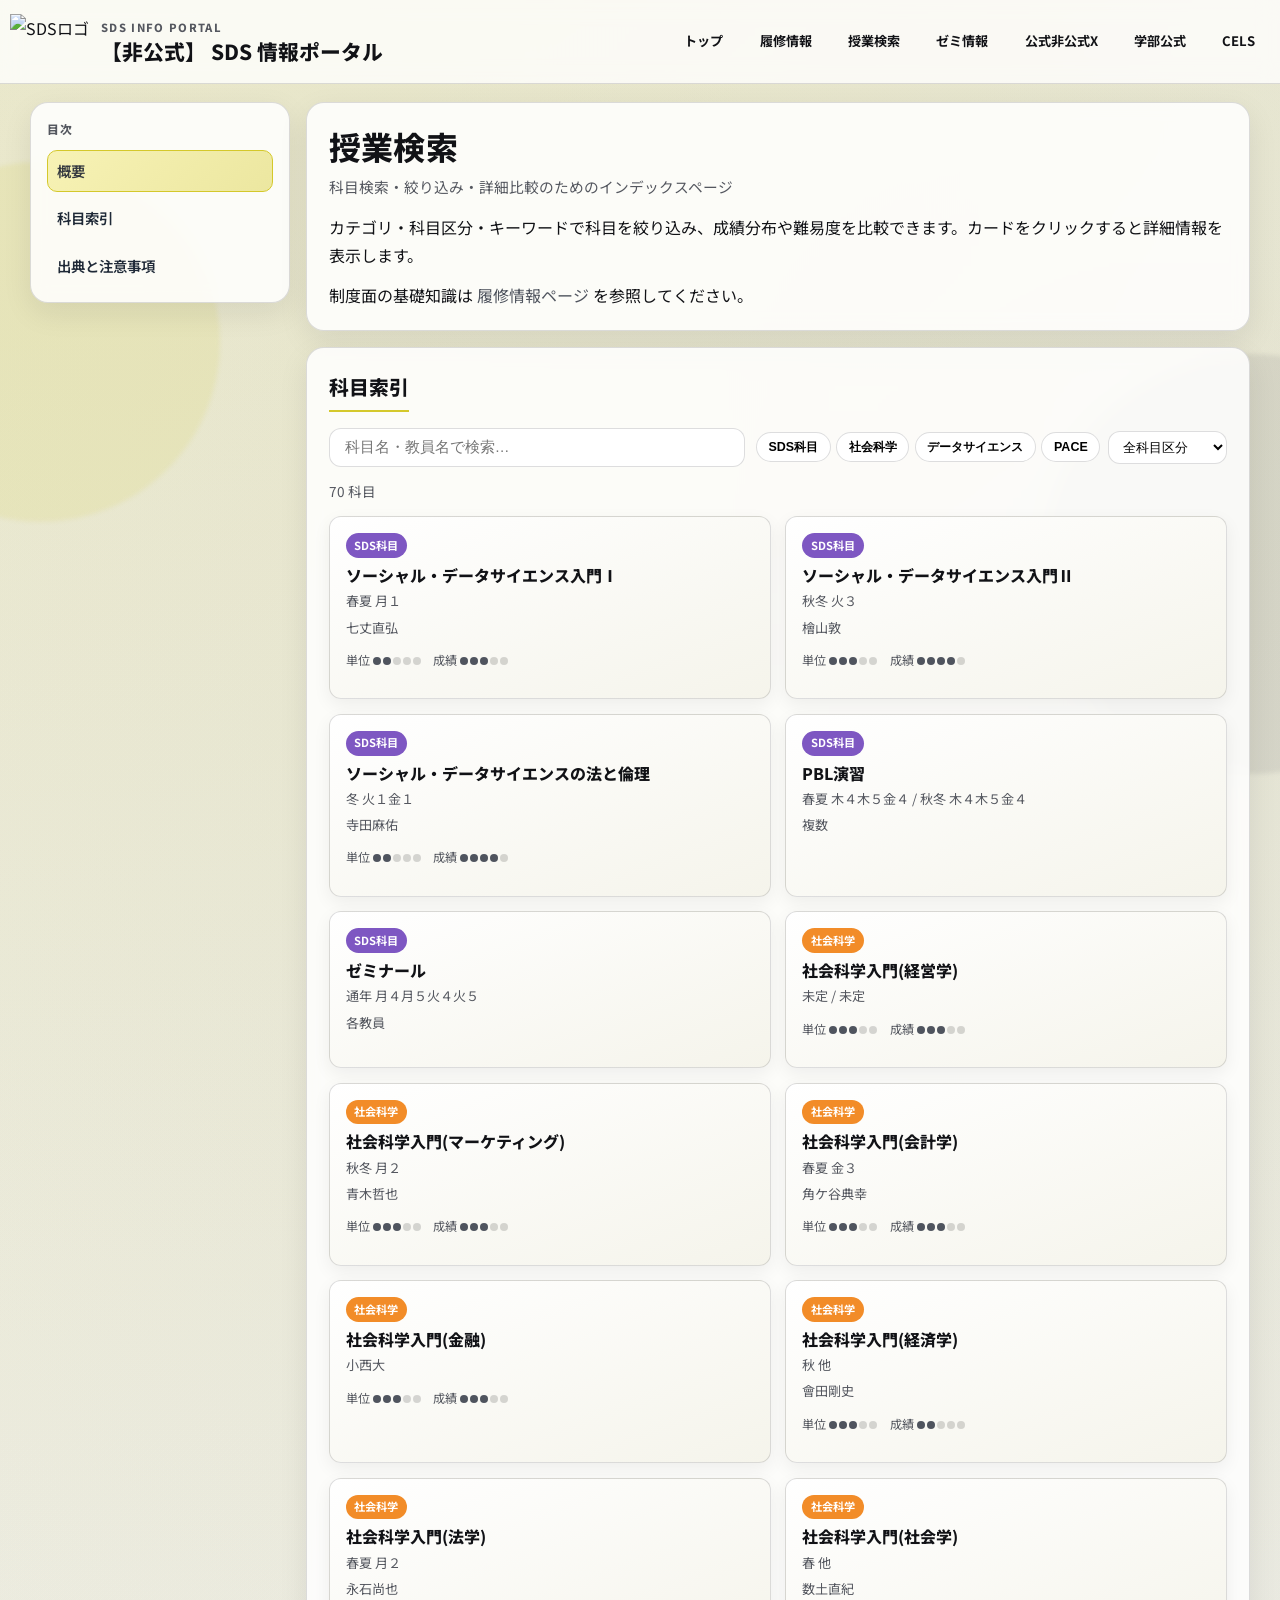
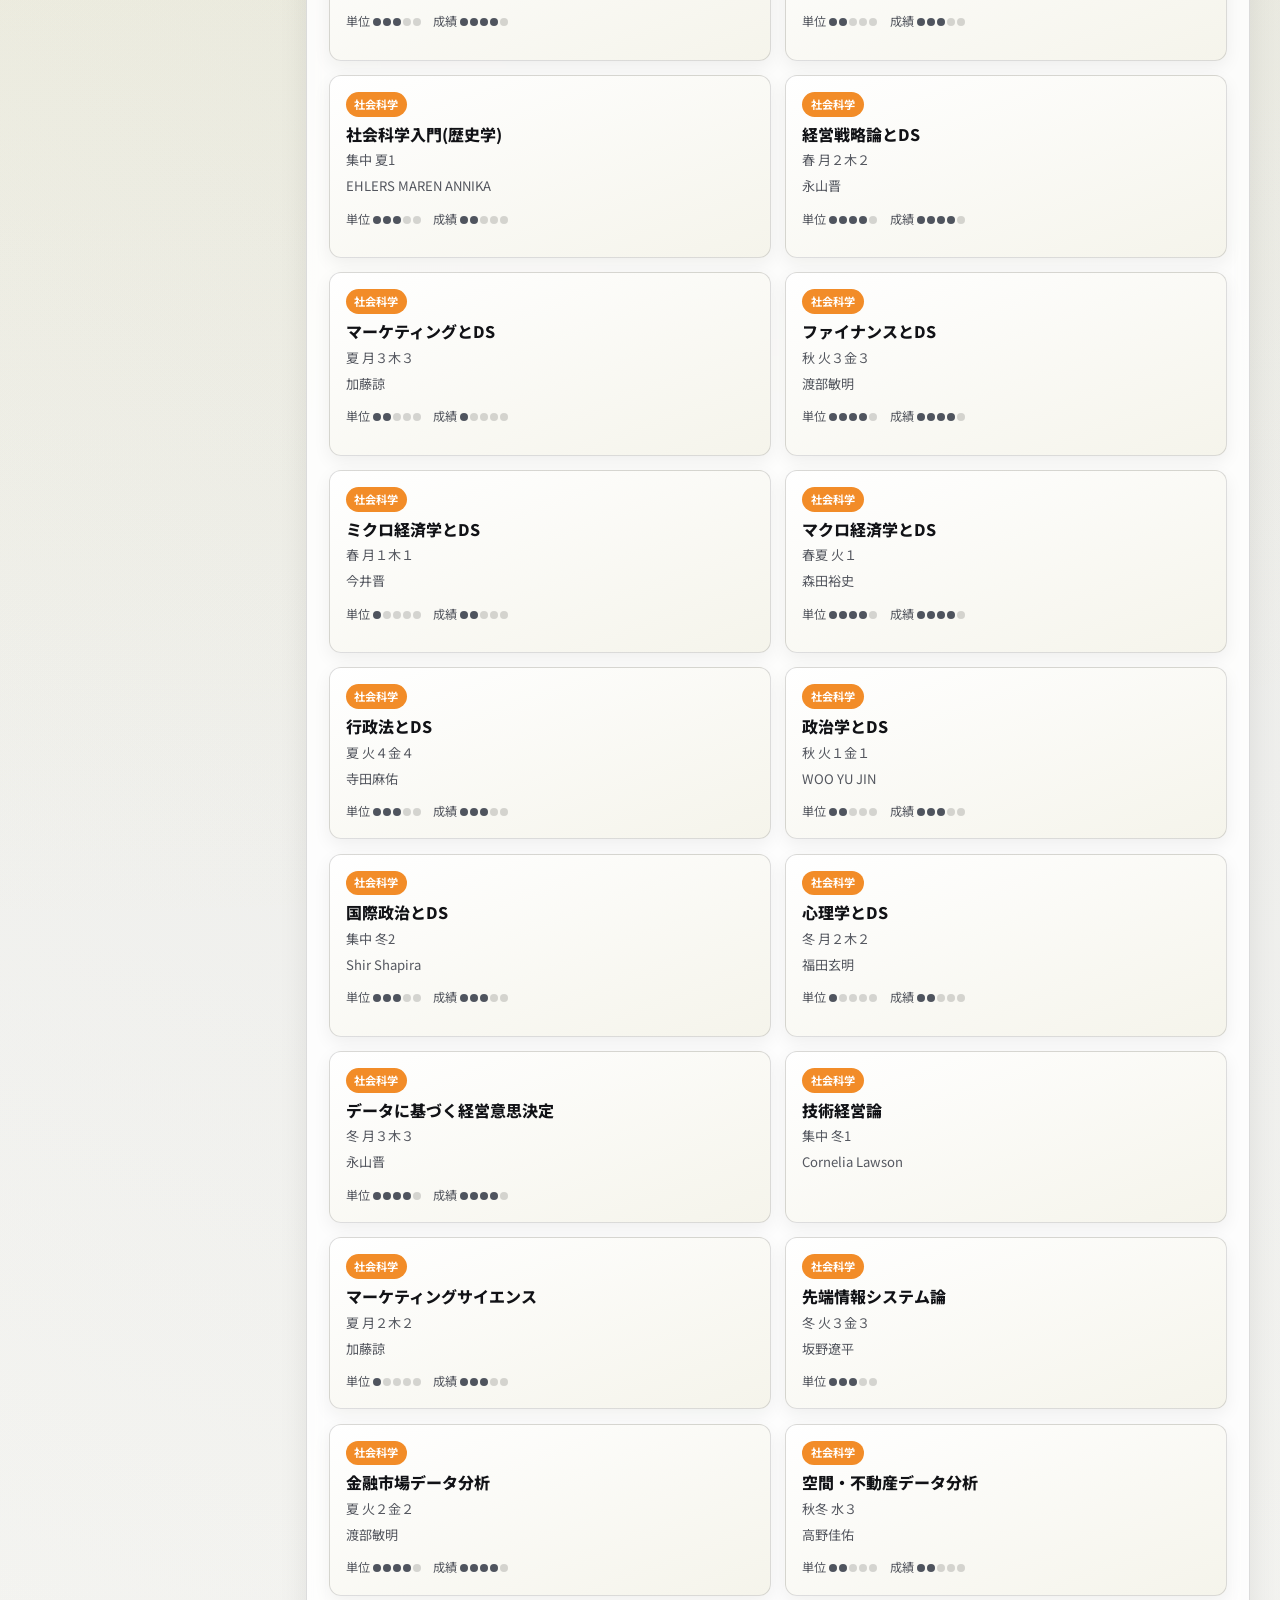
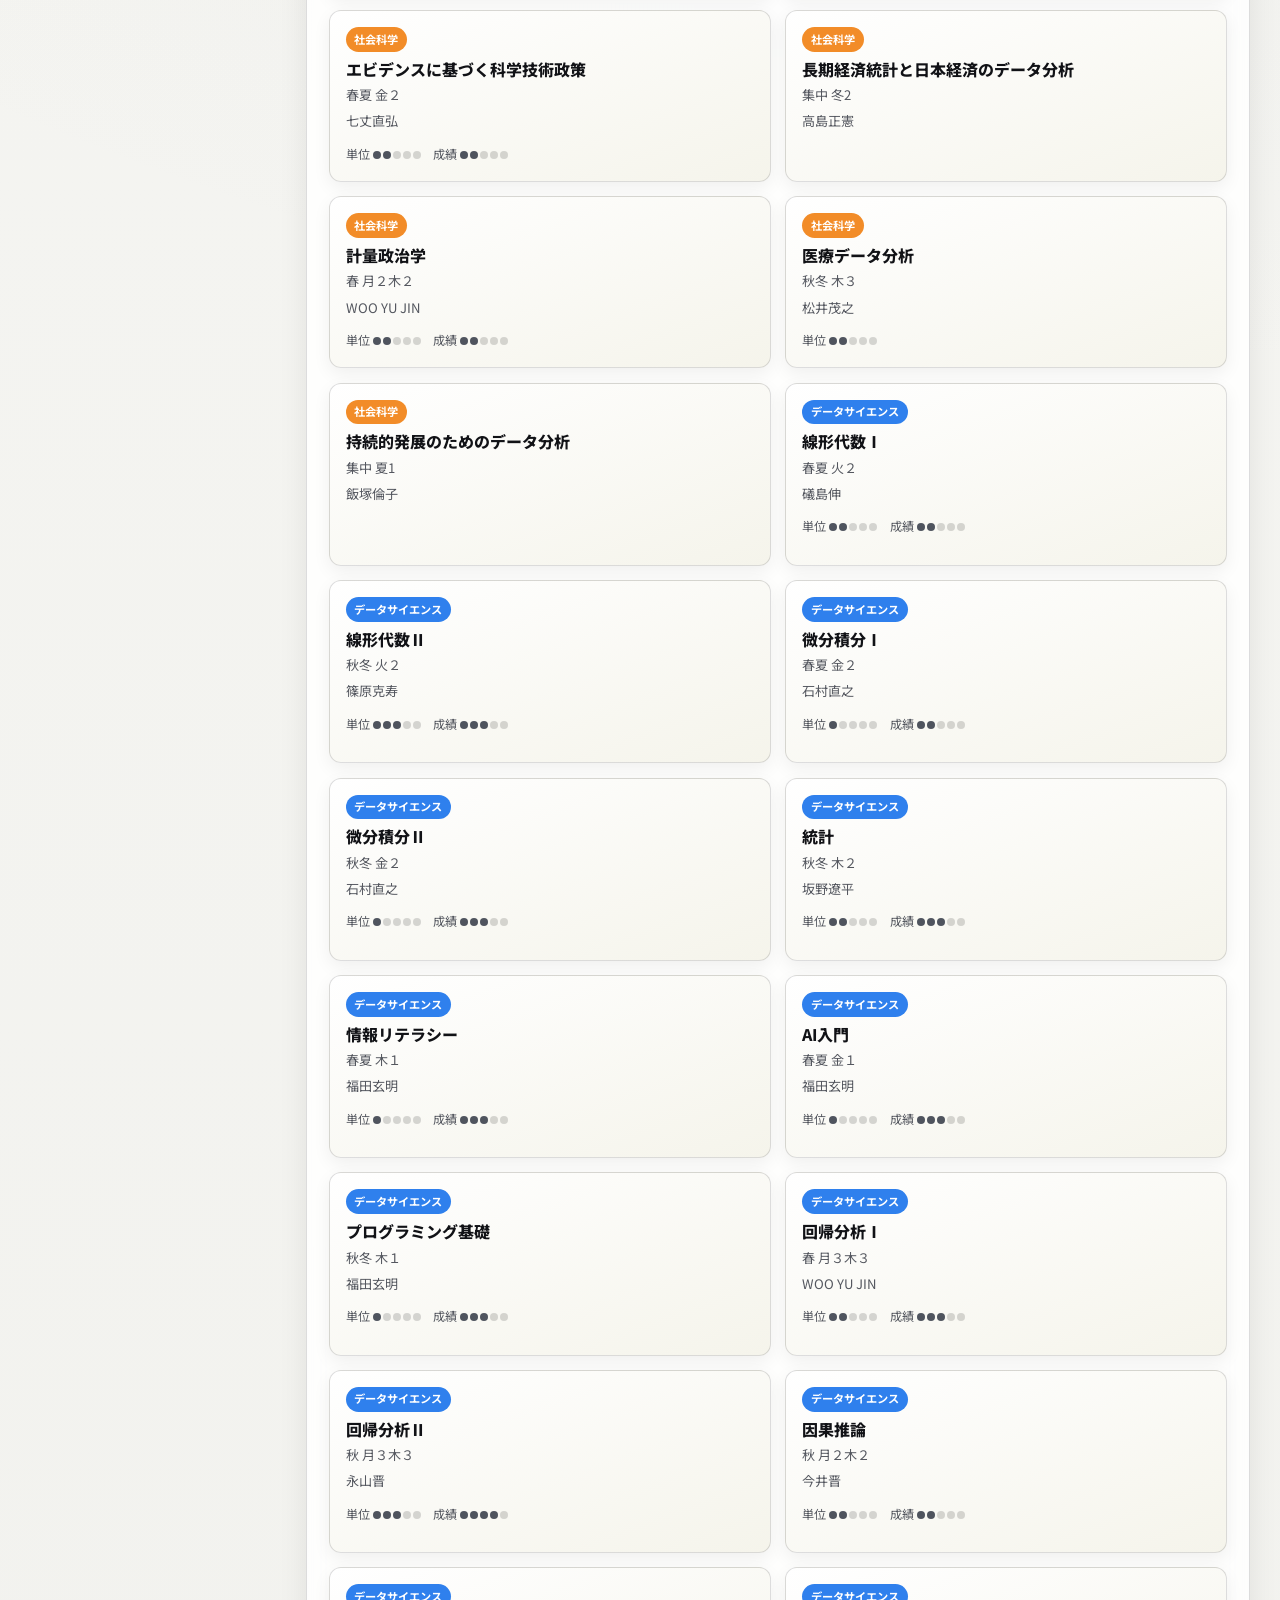
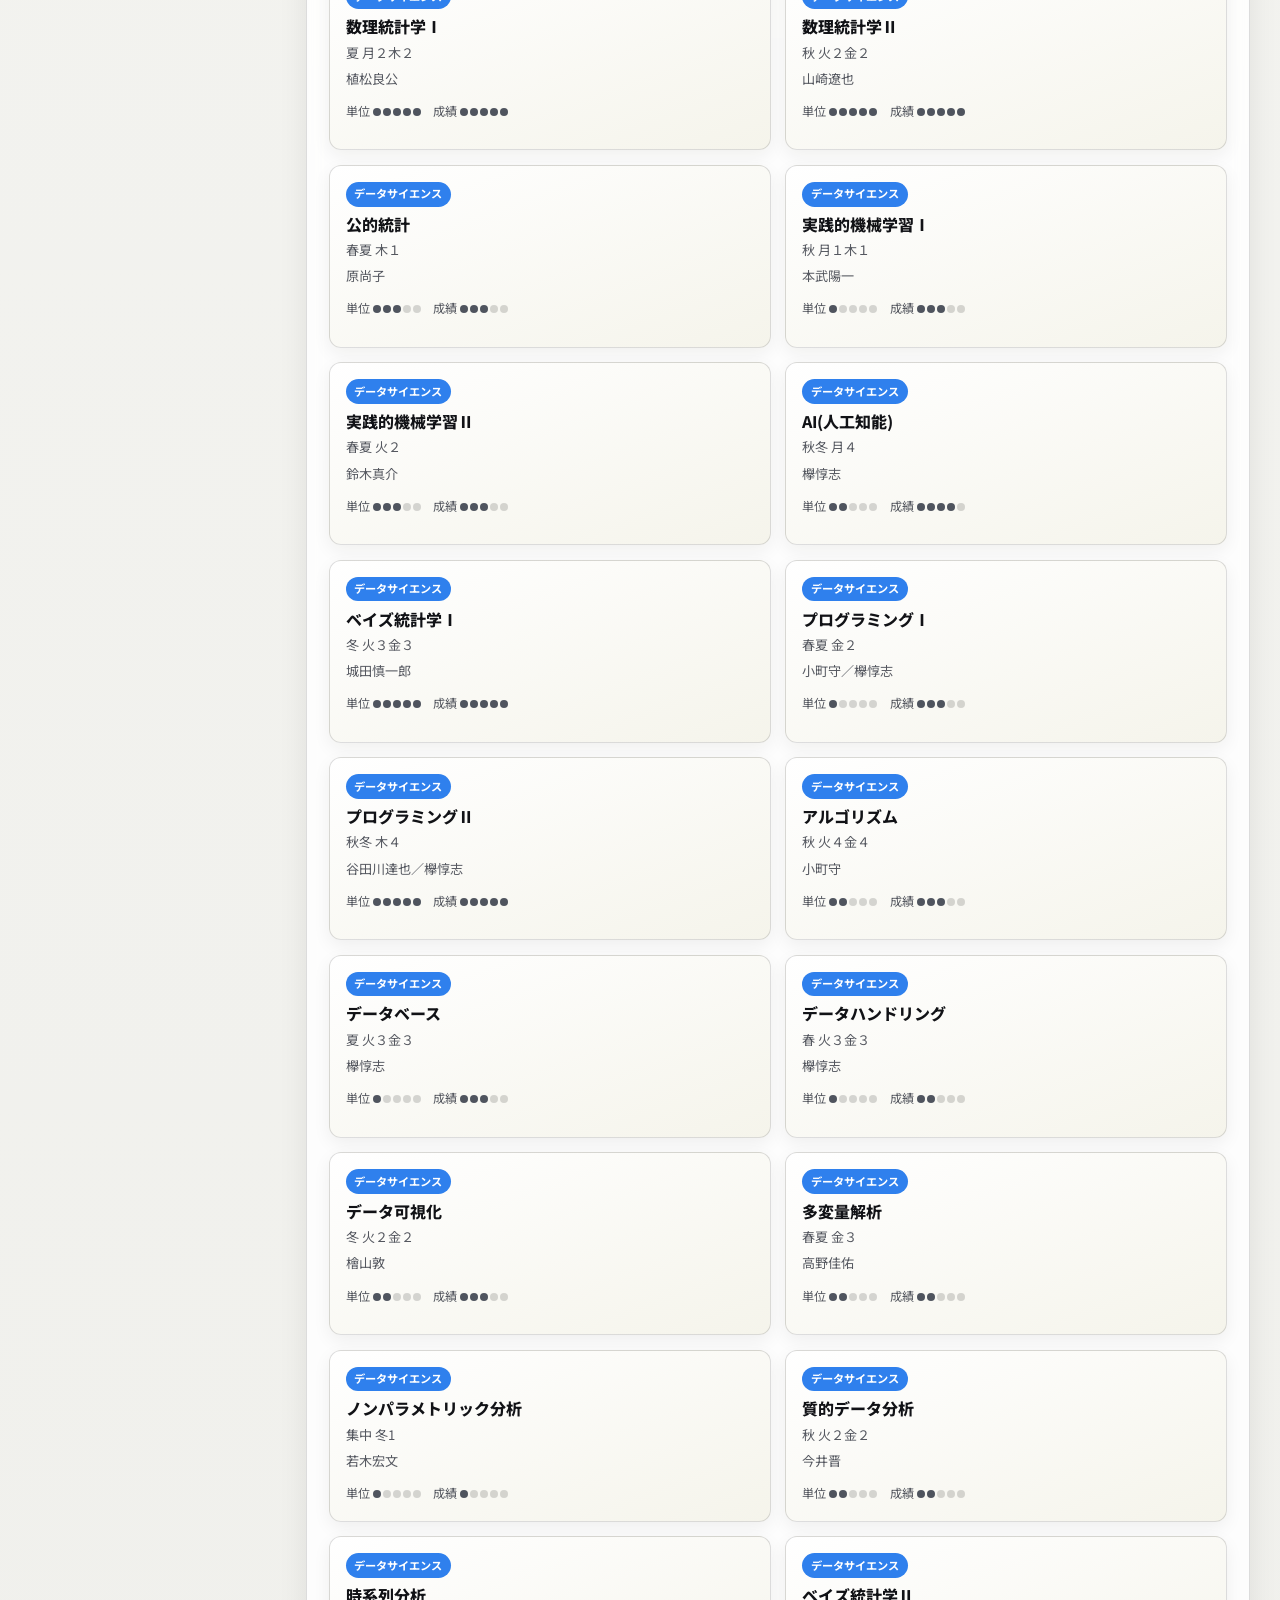
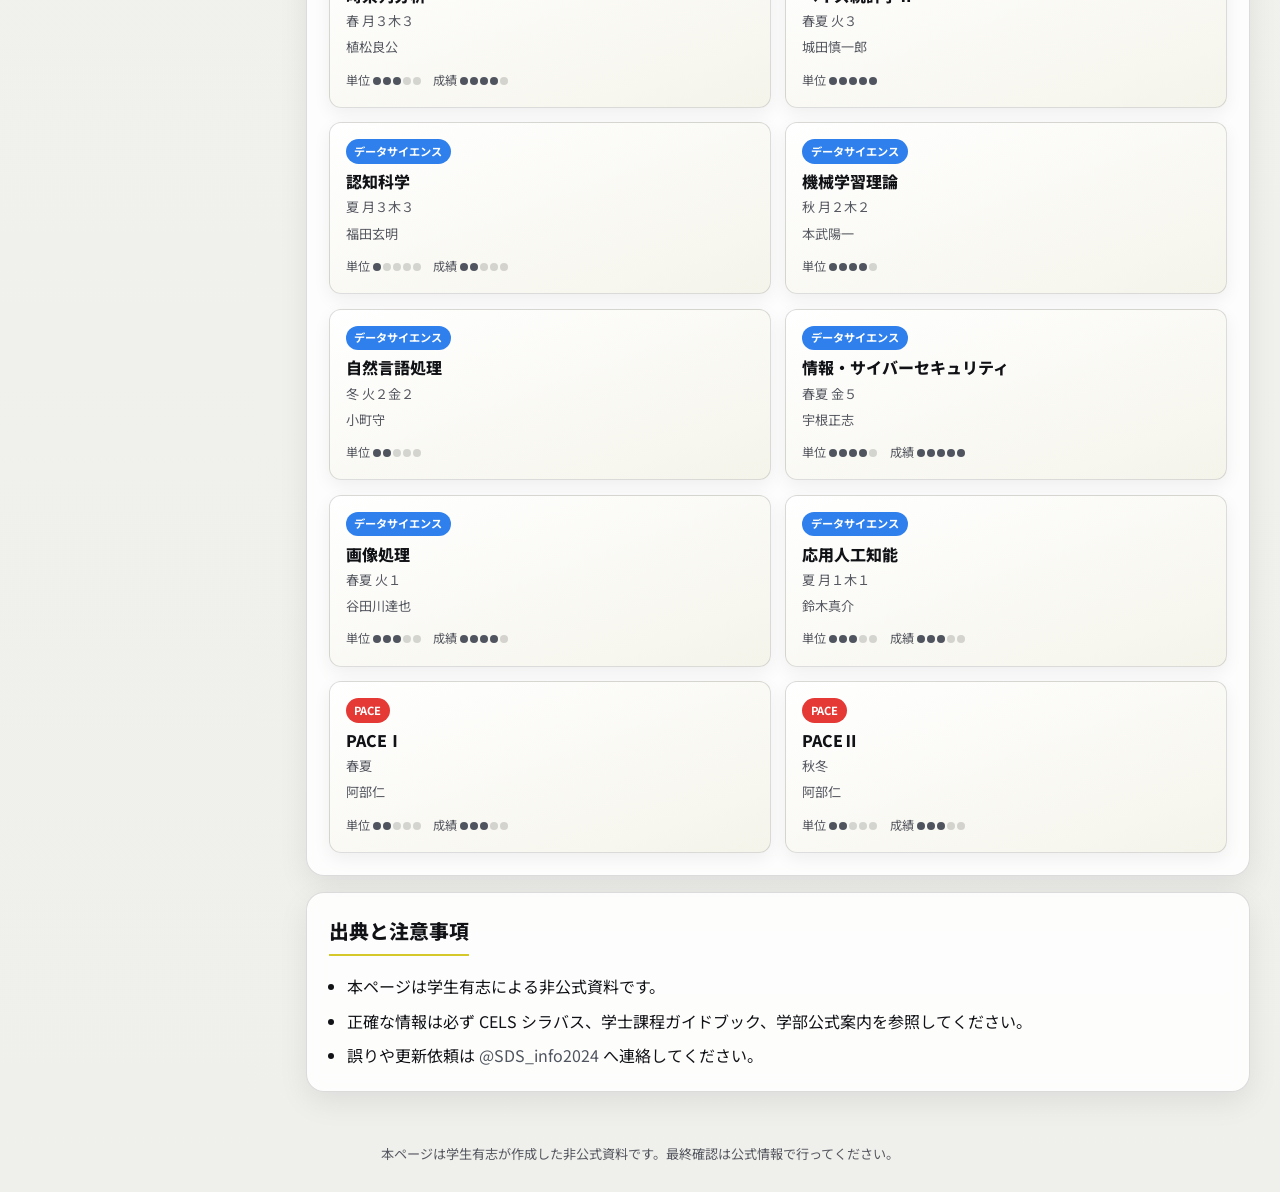
==== commit 126d6f11: "「非公式公式X」を「公式非公式X」に戻す Co-Authored-By: Claude Opus 4.6 <noreply@anthropic.com>" ====
--- a/docs/courses.html
+++ b/docs/courses.html
@@ -16,7 +16,7 @@
         <img class="site-logo" src="images/logo-sds.png" alt="SDSロゴ">
         <div class="brand-block">
           <p class="brand-kicker">SDS INFO PORTAL</p>
-          <p class="brand-title">【非公式】 SDS 情報ポータル</p>
+          <p class="brand-title"><span class="brand-unofficial">【非公式】 </span>SDS 情報ポータル</p>
         </div>
       </a>
       <button class="hamburger" type="button" aria-label="メニューを開く" aria-expanded="false">
@@ -28,7 +28,8 @@
         <a class="topnav-link" href="index.html">トップ</a>
         <a class="topnav-link" href="rishu.html">履修情報</a>
         <a class="topnav-link" href="courses.html">授業検索</a>
-        <a class="topnav-link" href="https://x.com/SDS_info2024" target="_blank" rel="noopener noreferrer">公式X</a>
+        <a class="topnav-link" href="zemi.html">ゼミ情報</a>
+        <a class="topnav-link" href="https://x.com/SDS_info2024" target="_blank" rel="noopener noreferrer">公式非公式X</a>
         <a class="topnav-link" href="https://www.sds.hit-u.ac.jp/" target="_blank" rel="noopener noreferrer">学部公式</a>
         <a class="topnav-link" href="https://cels.hit-u.ac.jp/" target="_blank" rel="noopener noreferrer">CELS</a>
       </nav>
--- a/docs/style.css
+++ b/docs/style.css
@@ -13,16 +13,24 @@
   --accent: #4f545e;
   --accent-soft: #f4efaf;
 
-  --cat-sds: #7654b4;
-  --cat-social: #cd873d;
-  --cat-ds: #3a72bd;
-  --cat-pace: #c44a48;
+  --cat-sds: #7e57c2;
+  --cat-social: #f28c28;
+  --cat-ds: #2f80ed;
+  --cat-pace: #e53935;
 
   --kubun-intro: #15803d;
   --kubun-basic: #0f766e;
   --kubun-advanced: #b45309;
   --kubun-seminar: #7c3aed;
   --kubun-common: #6b7280;
+
+  --zemi-lab: #1d4ed8;
+  --zemi-zemi: #059669;
+  --zemi-mid: #ca8a04;
+
+  --zemi-social: #f28c28;
+  --zemi-stats: #2f80ed;
+  --zemi-ai: #7e57c2;
 
   --grade-aplus: #1d4ed8;
   --grade-a: #059669;
@@ -584,6 +592,13 @@
   align-items: center;
 }
 
+.filter-label {
+  font-size: 0.78rem;
+  font-weight: 700;
+  color: var(--text-muted);
+  white-space: nowrap;
+}
+
 .category-filters {
   display: flex;
   flex-wrap: wrap;
@@ -681,10 +696,10 @@
   border-radius: 999px;
 }
 
-.card-cat.cat-sds { background: var(--cat-sds); }
-.card-cat.cat-social { background: var(--cat-social); }
-.card-cat.cat-ds { background: var(--cat-ds); }
-.card-cat.cat-pace { background: var(--cat-pace); }
+.card-cat.cat-sds, .modal-cat.cat-sds { background: var(--cat-sds); }
+.card-cat.cat-social, .modal-cat.cat-social { background: var(--cat-social); }
+.card-cat.cat-ds, .modal-cat.cat-ds { background: var(--cat-ds); }
+.card-cat.cat-pace, .modal-cat.cat-pace { background: var(--cat-pace); }
 
 .card-kubun,
 .modal-kubun {
@@ -902,6 +917,201 @@
   border-radius: 3px;
 }
 
+/* ========== Zemi Type Badges ========== */
+.zemi-type-lab  { background: var(--zemi-lab); color: #fff; }
+.zemi-type-zemi { background: var(--zemi-zemi); color: #fff; }
+.zemi-type-mid  { background: var(--zemi-mid); color: #fff; }
+
+.cat-btn[data-cat="lab"].active  { background: var(--zemi-lab); }
+.cat-btn[data-cat="zemi"].active { background: var(--zemi-zemi); }
+.cat-btn[data-cat="mid"].active  { background: var(--zemi-mid); }
+
+/* ========== Zemi Field Badges ========== */
+.zemi-field-social { background: var(--zemi-social); color: #fff; }
+.zemi-field-stats  { background: var(--zemi-stats); color: #fff; }
+.zemi-field-ai     { background: var(--zemi-ai); color: #fff; }
+
+.cat-btn[data-cat="social"].active { background: var(--zemi-social); }
+.cat-btn[data-cat="stats"].active  { background: var(--zemi-stats); }
+.cat-btn[data-cat="ai"].active     { background: var(--zemi-ai); }
+
+/* ========== Zemi Card Stats ========== */
+.zemi-stats {
+  display: flex;
+  flex-wrap: wrap;
+  gap: 0.45rem;
+  margin-top: 0.35rem;
+}
+
+.zemi-stat {
+  display: inline-flex;
+  align-items: center;
+  font-size: 0.8rem;
+  color: var(--text-muted);
+  background: var(--bg-soft);
+  border-radius: 999px;
+  padding: 0.18rem 0.55rem;
+}
+
+.zemi-content-preview {
+  margin-top: 0.35rem;
+  font-size: 0.84rem;
+  line-height: 1.5;
+}
+
+/* ========== Zemi Visual Bars ========== */
+.zemi-visual-bars {
+  display: grid;
+  gap: 1rem;
+  margin-bottom: 1rem;
+  padding: 1rem;
+  border: 1px solid var(--border);
+  border-radius: 12px;
+  background: #fafaf6;
+}
+
+.zemi-bar-item {
+  display: grid;
+  gap: 0.3rem;
+}
+
+.zemi-bar-label {
+  font-size: 0.82rem;
+  font-weight: 700;
+  color: var(--text-muted);
+}
+
+.zemi-bar-value {
+  font-size: 0.78rem;
+  color: var(--text-muted);
+  text-align: right;
+}
+
+/* 形態 spectrum bar */
+.zemi-spectrum-wrap {
+  display: flex;
+  align-items: center;
+  gap: 0.6rem;
+  padding: 0 12px;
+}
+
+.zemi-spectrum-end {
+  font-size: 0.75rem;
+  font-weight: 700;
+  white-space: nowrap;
+  flex-shrink: 0;
+}
+
+.zemi-spectrum-end.left { color: var(--zemi-zemi); }
+.zemi-spectrum-end.right { color: var(--zemi-lab); }
+
+.zemi-spectrum-bar {
+  position: relative;
+  flex: 1;
+  height: 10px;
+  border-radius: 999px;
+  background: linear-gradient(90deg, rgba(5,150,105,0.3), rgba(202,138,4,0.3) 50%, rgba(29,78,216,0.3));
+}
+
+.zemi-spectrum-end.active {
+  font-size: 0.82rem;
+  font-weight: 800;
+}
+
+.zemi-spectrum-end.left.active { color: var(--zemi-zemi); }
+.zemi-spectrum-end.right.active { color: var(--zemi-lab); }
+
+.zemi-spectrum-marker {
+  position: absolute;
+  top: 50%;
+  transform: translate(-50%, -50%);
+  width: 20px;
+  height: 20px;
+  border-radius: 50%;
+  border: 2.5px solid #fff;
+  z-index: 1;
+}
+
+.zemi-spectrum-marker.marker-zemi { background: var(--zemi-zemi); }
+.zemi-spectrum-marker.marker-mid  { background: var(--zemi-mid); }
+.zemi-spectrum-marker.marker-lab  { background: var(--zemi-lab); }
+
+.zemi-spectrum-marker-label {
+  position: absolute;
+  top: -22px;
+  left: 50%;
+  transform: translateX(-50%);
+  font-size: 0.72rem;
+  font-weight: 800;
+  white-space: nowrap;
+  color: var(--text);
+}
+
+/* 活動時間 range bar */
+.zemi-range-wrap {
+  position: relative;
+}
+
+.zemi-range-bar {
+  position: relative;
+  height: 14px;
+  border-radius: 999px;
+  background: var(--bg-soft);
+  overflow: hidden;
+}
+
+.zemi-range-fill {
+  position: absolute;
+  top: 0;
+  height: 100%;
+  border-radius: 999px;
+  background: linear-gradient(90deg, #f59e0b, #ef4444);
+  min-width: 6px;
+}
+
+.zemi-range-ticks {
+  position: relative;
+  height: 18px;
+  margin-top: 2px;
+}
+
+.zemi-range-tick {
+  position: absolute;
+  transform: translateX(-50%);
+  font-size: 0.65rem;
+  color: var(--text-muted);
+}
+
+/* 院進検討率 bar */
+.zemi-pct-wrap {
+  display: flex;
+  align-items: center;
+  gap: 0.6rem;
+}
+
+.zemi-pct-bar {
+  flex: 1;
+  height: 14px;
+  border-radius: 999px;
+  background: var(--bg-soft);
+  overflow: hidden;
+}
+
+.zemi-pct-fill {
+  height: 100%;
+  border-radius: 999px;
+  background: linear-gradient(90deg, #60a5fa, #3b82f6);
+  transition: width 0.4s ease;
+}
+
+.zemi-pct-value {
+  font-size: 0.85rem;
+  font-weight: 800;
+  color: var(--text);
+  min-width: 3em;
+  text-align: right;
+}
+
 .no-grade-data {
   color: var(--text-muted);
   font-size: 0.85rem;
@@ -977,12 +1187,156 @@
   background: #f7f4ce;
 }
 
+.field-desc-list {
+  display: grid;
+  grid-template-columns: auto 1fr;
+  gap: 0.55rem 1.1rem;
+  font-size: 0.92rem;
+  margin-top: 1rem;
+}
+
+.field-desc-list dt {
+  font-weight: 700;
+  color: var(--text-muted);
+  white-space: nowrap;
+  padding-top: 0.1rem;
+}
+
+.field-desc-list dd {
+  margin: 0;
+  line-height: 1.6;
+}
+
 .source-list {
   margin-left: 1.15rem;
   display: grid;
   gap: 0.42rem;
 }
 
+/* ========== NEWS + Twitter Section ========== */
+.news-twitter-section {
+  scroll-margin-top: 6rem;
+}
+
+.news-twitter-grid {
+  display: grid;
+  grid-template-columns: 1fr 1fr;
+  gap: 1rem;
+}
+
+.news-panel,
+.twitter-panel {
+  min-height: 0;
+}
+
+.news-list {
+  list-style: none;
+  display: grid;
+  gap: 0;
+}
+
+.news-item {
+  display: flex;
+  flex-wrap: wrap;
+  align-items: center;
+  gap: 0.4rem 0.6rem;
+  padding: 0.65rem 0;
+  border-bottom: 1px solid var(--border);
+  font-size: 0.88rem;
+}
+
+.news-item:last-child {
+  border-bottom: none;
+}
+
+.news-date {
+  font-size: 0.78rem;
+  font-weight: 700;
+  color: var(--text-muted);
+  flex-shrink: 0;
+}
+
+.news-badge {
+  display: inline-block;
+  font-size: 0.65rem;
+  font-weight: 800;
+  border-radius: 999px;
+  padding: 0.12rem 0.48rem;
+  flex-shrink: 0;
+}
+
+.news-badge.new {
+  color: #fff;
+  background: #ef4444;
+}
+
+.news-text {
+  flex: 1;
+  min-width: 0;
+}
+
+.twitter-embed-wrap {
+  border-radius: 12px;
+  overflow: hidden;
+}
+
+.x-profile-card {
+  display: flex;
+  flex-direction: column;
+  align-items: center;
+  text-align: center;
+  gap: 0.3rem;
+  padding: 1.5rem 1rem;
+}
+
+.x-profile-icon {
+  font-size: 2.4rem;
+  line-height: 1;
+  font-weight: 800;
+}
+
+.x-profile-name {
+  font-size: 1.1rem;
+  font-weight: 800;
+}
+
+.x-profile-handle {
+  font-size: 0.85rem;
+  color: var(--text-muted);
+}
+
+.x-profile-desc {
+  font-size: 0.85rem;
+  color: var(--text-muted);
+  margin-top: 0.4rem;
+  max-width: 32ch;
+  line-height: 1.6;
+}
+
+.x-profile-btn {
+  display: inline-block;
+  margin-top: 0.8rem;
+  border: 1px solid #d4c82b;
+  border-radius: 999px;
+  padding: 0.5rem 1.2rem;
+  font-size: 0.88rem;
+  font-weight: 700;
+  color: #3b3f46;
+  background: #f7f2b5;
+  transition: background 0.18s;
+}
+
+.x-profile-btn:hover {
+  text-decoration: none;
+  background: #f0e97d;
+}
+
+@media (max-width: 720px) {
+  .news-twitter-grid {
+    grid-template-columns: 1fr;
+  }
+}
+
 .footer {
   text-align: center;
   color: var(--text-muted);
@@ -1037,6 +1391,8 @@
   .topbar-inner {
     flex-wrap: wrap;
     align-items: center;
+    padding-left: 1rem;
+    padding-right: 1rem;
   }
 
   .brand-home {
@@ -1051,6 +1407,10 @@
 
   .brand-block {
     overflow: hidden;
+  }
+
+  .brand-unofficial {
+    display: none;
   }
 
   .brand-title {
@@ -1084,9 +1444,42 @@
     padding: 1.05rem;
   }
 
+  .article-head {
+    margin-bottom: 0.5rem;
+  }
+
+  .article-title {
+    font-size: 1.25rem;
+  }
+
+  .infobox {
+    display: none;
+  }
+
   .filter-bar {
     flex-direction: column;
     align-items: stretch;
+    gap: 0.4rem;
+  }
+
+  .search-input {
+    flex: unset;
+    padding: 0.5rem 0.75rem;
+    font-size: 0.85rem;
+  }
+
+  .filter-group {
+    gap: 0.35rem;
+  }
+
+  .cat-btn {
+    font-size: 0.72rem;
+    padding: 0.25rem 0.55rem;
+  }
+
+  .filter-select {
+    padding: 0.35rem 0.5rem;
+    font-size: 0.78rem;
   }
 
   .card-grid {
@@ -1096,4 +1489,23 @@
   .modal {
     padding: 1.2rem;
   }
-}
+
+  .modal-info {
+    grid-template-columns: 1fr;
+    gap: 0.15rem;
+  }
+
+  .modal-info dt {
+    margin-top: 0.45rem;
+    font-weight: 700;
+  }
+
+  .field-desc-list {
+    grid-template-columns: 1fr;
+    gap: 0.15rem;
+  }
+
+  .field-desc-list dt {
+    margin-top: 0.55rem;
+  }
+}
